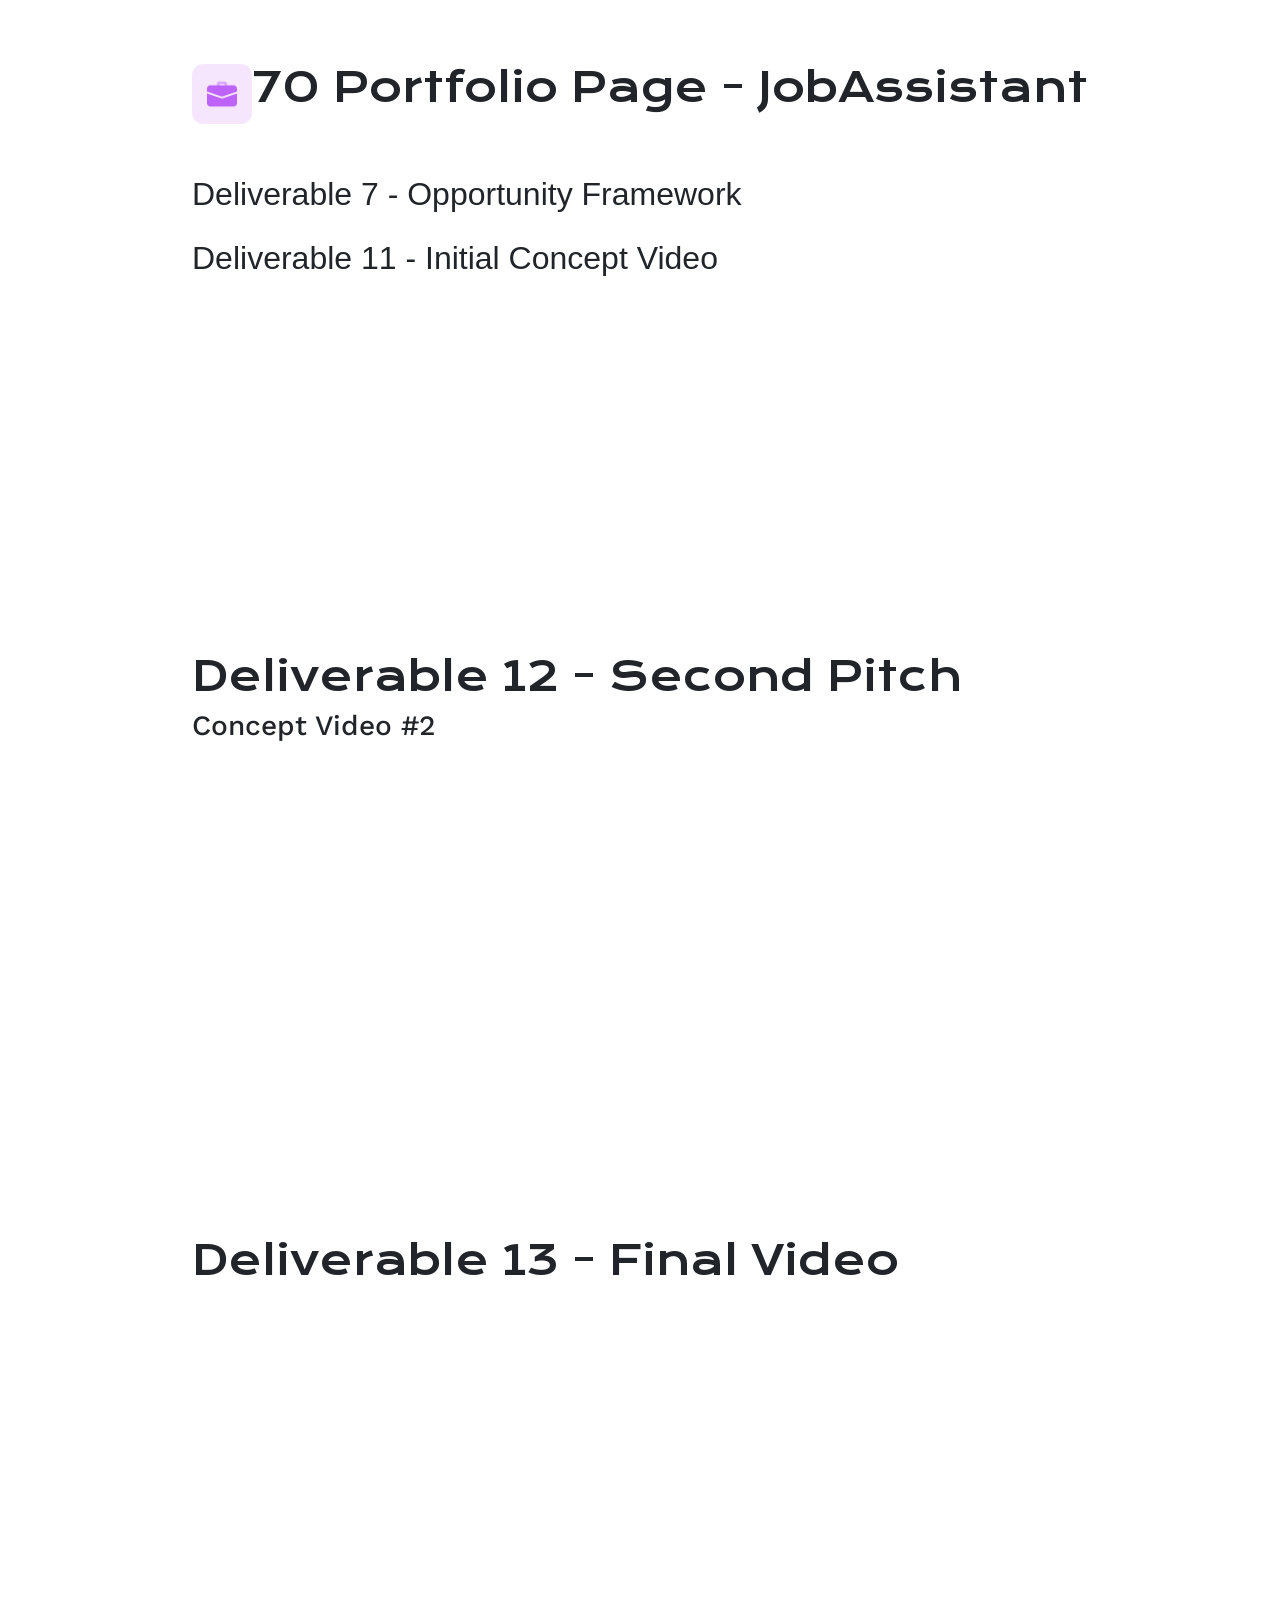
==== index.html @ 1188b1af "renaming it index.html" ====
<!doctype html>
<html lang="en">
  <head>
    <!-- Required meta tags -->
    <meta charset="utf-8">
    <meta name="viewport" content="width=device-width, initial-scale=1">
    <title>470 Portfolio Page - JobAssistant</title>

    <!-- CSS -->
    <link href="https://cdn.jsdelivr.net/npm/bootstrap@5.0.0-beta1/dist/css/bootstrap.min.css" rel="stylesheet" integrity="sha384-giJF6kkoqNQ00vy+HMDP7azOuL0xtbfIcaT9wjKHr8RbDVddVHyTfAAsrekwKmP1" crossorigin="anonymous">
    <link rel="preconnect" href="https://fonts.gstatic.com">
<link href="https://fonts.googleapis.com/css2?family=Andika+New+Basic:wght@400;700&family=Krona+One&family=Work+Sans:wght@300;900&display=swap" rel="stylesheet">
    <link rel="stylesheet" href="style.css">
    
    <!-- Other links  -->


  </head>

  <body style="margin: 5% 15%">
          
    <!-- Title of Page -->
    <div style="margin-bottom: 3%;">
        <img src="images/logo.png" alt="logo" width="60" height="60" style="margin-right: 0%;">
        <h1 style="float: right; margin-left: -10%;">470 Portfolio Page - JobAssistant</h1>
    </div>
    <br/>

    <div style="margin-bottom: 2%;">
      <div class="row" >
        <h2 class = "col">Deliverable 7 - Opportunity Framework</h2>
      </div>
    </div>


    <!-- Deliverable # 11 -->
    <div>
      <h2 class = "col">Deliverable 11 - Initial Concept Video</h2>
      <!-- <div class = "row"> -->
        <iframe src="https://drive.google.com/file/d/130FAAyLJw8rpqURSXZr-SgC65Cs6z9EW/preview" width="480" height="360"></iframe>
      <!-- </div> -->
      
    </div>
    
    

    <!-- Deliverable # 12 -->
    <div class="row">
        <h1 class = "col">Deliverable 12 - Second Pitch</h1>
    </div>

    <h3>Concept Video #2</h3>
    <iframe src="https://drive.google.com/file/d/1Yk4lpzlIE6ge6eELEVP4yFeLQwh52Aa7/preview" width="640" height="480"></iframe>


    <!-- Deliverable # 13 -->
    <div>
      <h1 class = "col">Deliverable 13 - Final Video</h1>
      <iframe src="https://drive.google.com/file/d/1FFkFM1J4PUndFNH83s8RNwah5i1ydFx3/preview" width="640" height="480"></iframe>
    </div>  

    













    <!-- -------------------------- SCRIPTS ----------------------- -->

    <!-- Optional JavaScript; choose one of the two! -->

    <!-- Option 1: Bootstrap Bundle with Popper -->
    <script src="https://cdn.jsdelivr.net/npm/bootstrap@5.0.0-beta1/dist/js/bootstrap.bundle.min.js" integrity="sha384-ygbV9kiqUc6oa4msXn9868pTtWMgiQaeYH7/t7LECLbyPA2x65Kgf80OJFdroafW" crossorigin="anonymous"></script>

    <!-- Option 2: Separate Popper and Bootstrap JS -->
    <!--
    <script src="https://cdn.jsdelivr.net/npm/@popperjs/core@2.5.4/dist/umd/popper.min.js" integrity="sha384-q2kxQ16AaE6UbzuKqyBE9/u/KzioAlnx2maXQHiDX9d4/zp8Ok3f+M7DPm+Ib6IU" crossorigin="anonymous"></script>
    <script src="https://cdn.jsdelivr.net/npm/bootstrap@5.0.0-beta1/dist/js/bootstrap.min.js" integrity="sha384-pQQkAEnwaBkjpqZ8RU1fF1AKtTcHJwFl3pblpTlHXybJjHpMYo79HY3hIi4NKxyj" crossorigin="anonymous"></script>
    -->
  </body>
</html>
---- style.css ----
body {
    font-family: 'Andika New Basic', sans-serif;
    font-family: 'Krona One', sans-serif;
    font-family: 'Work Sans', sans-serif;
}

p {
    font-family: 'Andika New Basic', sans-serif;
    font-family: 'Work Sans', sans-serif;
}

h1 {
    font-family: 'Krona One', sans-serif;
}

h2 {
    font-family: 'Andika New Basic', sans-serif;
}

h3{
    font-family: 'Work Sans', sans-serif;
}
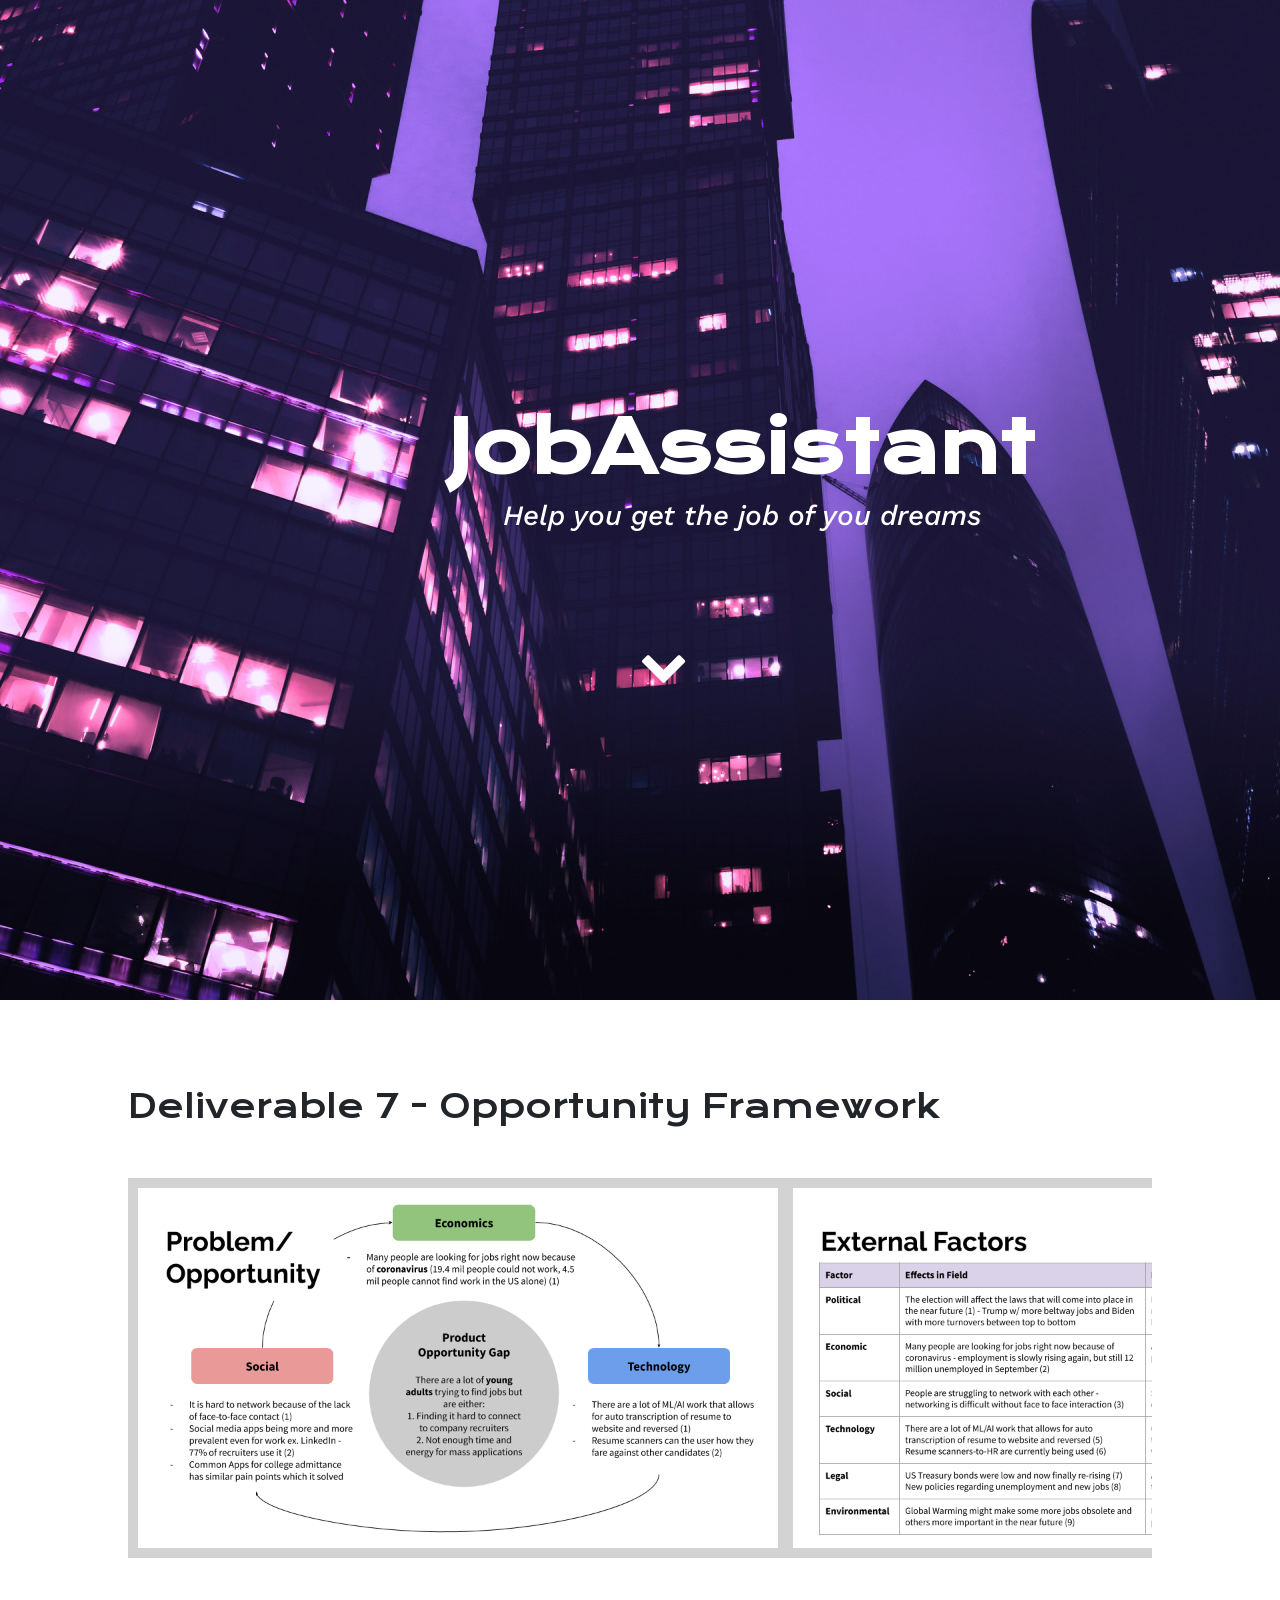
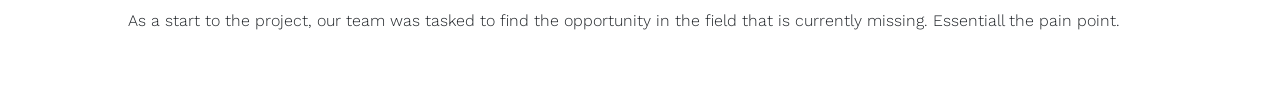
==== commit 47dab930: "good initial starting point" ====
--- a/index.html
+++ b/index.html
@@ -1,65 +1,100 @@
 <!doctype html>
 <html lang="en">
-  <head>
-    <!-- Required meta tags -->
-    <meta charset="utf-8">
-    <meta name="viewport" content="width=device-width, initial-scale=1">
-    <title>470 Portfolio Page - JobAssistant</title>
 
-    <!-- CSS -->
-    <link href="https://cdn.jsdelivr.net/npm/bootstrap@5.0.0-beta1/dist/css/bootstrap.min.css" rel="stylesheet" integrity="sha384-giJF6kkoqNQ00vy+HMDP7azOuL0xtbfIcaT9wjKHr8RbDVddVHyTfAAsrekwKmP1" crossorigin="anonymous">
-    <link rel="preconnect" href="https://fonts.gstatic.com">
-<link href="https://fonts.googleapis.com/css2?family=Andika+New+Basic:wght@400;700&family=Krona+One&family=Work+Sans:wght@300;900&display=swap" rel="stylesheet">
-    <link rel="stylesheet" href="style.css">
-    
-    <!-- Other links  -->
+<head>
+  <!-- Required meta tags -->
+  <meta charset="utf-8">
+  <meta name="viewport" content="width=device-width, initial-scale=1">
+  <title>470 Portfolio Page - JobAssistant</title>
+
+  <!-- CSS -->
+  <link href="https://cdn.jsdelivr.net/npm/bootstrap@5.0.0-beta1/dist/css/bootstrap.min.css" rel="stylesheet"
+    integrity="sha384-giJF6kkoqNQ00vy+HMDP7azOuL0xtbfIcaT9wjKHr8RbDVddVHyTfAAsrekwKmP1" crossorigin="anonymous">
+  <link rel="preconnect" href="https://fonts.gstatic.com">
+  <link rel="preconnect" href="https://fonts.gstatic.com">
+  <link
+    href="https://fonts.googleapis.com/css2?family=Andika+New+Basic:wght@400;700&family=Krona+One&family=Montserrat:wght@300;900&family=Work+Sans:wght@300;900&display=swap"
+    rel="stylesheet">
+  <link href="https://unpkg.com/aos@2.3.1/dist/aos.css" rel="stylesheet">
+  <link rel="stylesheet" href="https://cdnjs.cloudflare.com/ajax/libs/font-awesome/4.7.0/css/font-awesome.min.css">
+  <link rel="stylesheet" href="style.css">
+
+</head>
+
+<!-- style="margin: 5% 15%" -->
+
+<body>
+
+  <!-- Title of Page -->
 
 
-  </head>
+  <div class="parallax"></div>
+  <div class="hero-text" data-aos="fade-down" data-aos-duration="2000" data-aos-anchor-placement="top-bottom">
+    <h1>JobAssistant</h1>
+    <h3 style="font-style: italic;">Help you get the job of you dreams</h3>
+  </div>
+  <a class="scroll-down" href="#d7">
+    <div class="hero-text-arrow"><i class="fa fa-chevron-down" aria-hidden="false" data-aos-delay="1000"
+        data-aos="fade-down" data-aos-duration="2000" data-aos-anchor-placement="top-bottom"></i></div>
+  </a>
+  <div class="parallax"></div>
+  <br>
 
-  <body style="margin: 5% 15%">
-          
-    <!-- Title of Page -->
-    <div style="margin-bottom: 3%;">
-        <img src="images/logo.png" alt="logo" width="60" height="60" style="margin-right: 0%;">
-        <h1 style="float: right; margin-left: -10%;">470 Portfolio Page - JobAssistant</h1>
-    </div>
-    <br/>
 
-    <div style="margin-bottom: 2%;">
-      <div class="row" >
-        <h2 class = "col">Deliverable 7 - Opportunity Framework</h2>
-      </div>
+
+
+  <!-- Deliverable 7 -->
+  <section id="d7" class="regular-background element " style="margin-bottom: 2%;" data-aos="fade-right"
+    data-aos-delay="600" data-aos-duration="1000">
+
+    <h2 class="subheading"> Deliverable 7 - Opportunity Framework</h2>
+
+    <ul class="images">
+      <!-- Inline styles added for demonstration purposes only. -->
+      <li><img src="images/d7opportunityframing/1.png" alt="d7" width="640" height="360"></li>
+      <li><img src="images/d7opportunityframing/2.png" alt="d7" width="640" height="360"></li>
+      <li><img src="images/d7opportunityframing/3.png" alt="d7" width="640" height="360"></li>
+      <li><img src="images/d7opportunityframing/4.png" alt="d7" width="640" height="360"></li>
+      <li><img src="images/d7opportunityframing/5.png" alt="d7" width="640" height="360"></li>
+      <li><img src="images/d7opportunityframing/6.png" alt="d7" width="640" height="360"></li>
+      <li><img src="images/d7opportunityframing/7.png" alt="d7" width="640" height="360"></li>
+    </ul>
+    <!-- <br> -->
+
+    <p>
+
+      As a start to the project, our team was tasked to find the opportunity in the field that is currently missing.
+      Essentiall the pain point.
+
+    </p>
+</section>
+
+
+    <!-- Deliverable # 11 -->
+    <div class="element">
+      <!-- <h2> Deliverable 11 - Initial Concept Video</h2> -->
+      <!-- <iframe src="https://drive.google.com/file/d/130FAAyLJw8rpqURSXZr-SgC65Cs6z9EW/preview" width="480" height="360"></iframe>           -->
     </div>
 
 
-    <!-- Deliverable # 11 -->
-    <div>
-      <h2 class = "col">Deliverable 11 - Initial Concept Video</h2>
-      <!-- <div class = "row"> -->
-        <iframe src="https://drive.google.com/file/d/130FAAyLJw8rpqURSXZr-SgC65Cs6z9EW/preview" width="480" height="360"></iframe>
-      <!-- </div> -->
-      
-    </div>
-    
-    
 
     <!-- Deliverable # 12 -->
-    <div class="row">
-        <h1 class = "col">Deliverable 12 - Second Pitch</h1>
+    <div>
+      <!-- <h2 class = "element">Deliverable 12 - Second Pitch</h2> -->
+      <!-- <h3>Concept Video #2</h3> -->
+      <!-- <iframe src="https://drive.google.com/file/d/1Yk4lpzlIE6ge6eELEVP4yFeLQwh52Aa7/preview" width="480" height="360"></iframe> -->
     </div>
-
-    <h3>Concept Video #2</h3>
-    <iframe src="https://drive.google.com/file/d/1Yk4lpzlIE6ge6eELEVP4yFeLQwh52Aa7/preview" width="640" height="480"></iframe>
-
 
     <!-- Deliverable # 13 -->
     <div>
-      <h1 class = "col">Deliverable 13 - Final Video</h1>
-      <iframe src="https://drive.google.com/file/d/1FFkFM1J4PUndFNH83s8RNwah5i1ydFx3/preview" width="640" height="480"></iframe>
-    </div>  
+      <!-- <h2 class = "element">Deliverable 13 - Final Video</h2> -->
+      <!-- <iframe src="https://drive.google.com/file/d/1FFkFM1J4PUndFNH83s8RNwah5i1ydFx3/preview" width="480" height="360"></iframe> -->
+    </div>
 
-    
+
+
+
+
 
 
 
@@ -75,15 +110,29 @@
 
     <!-- -------------------------- SCRIPTS ----------------------- -->
 
-    <!-- Optional JavaScript; choose one of the two! -->
+    <script src="scripts.js"></script>
+    <script src="https://unpkg.com/aos@2.3.1/dist/aos.js"></script>
+    <script>
+      AOS.init();
+    </script>
 
-    <!-- Option 1: Bootstrap Bundle with Popper -->
-    <script src="https://cdn.jsdelivr.net/npm/bootstrap@5.0.0-beta1/dist/js/bootstrap.bundle.min.js" integrity="sha384-ygbV9kiqUc6oa4msXn9868pTtWMgiQaeYH7/t7LECLbyPA2x65Kgf80OJFdroafW" crossorigin="anonymous"></script>
+    <script src="https://cdn.jsdelivr.net/npm/bootstrap@5.0.0-beta1/dist/js/bootstrap.bundle.min.js"
+      integrity="sha384-ygbV9kiqUc6oa4msXn9868pTtWMgiQaeYH7/t7LECLbyPA2x65Kgf80OJFdroafW" crossorigin="anonymous">
+    </script>
+
 
     <!-- Option 2: Separate Popper and Bootstrap JS -->
     <!--
     <script src="https://cdn.jsdelivr.net/npm/@popperjs/core@2.5.4/dist/umd/popper.min.js" integrity="sha384-q2kxQ16AaE6UbzuKqyBE9/u/KzioAlnx2maXQHiDX9d4/zp8Ok3f+M7DPm+Ib6IU" crossorigin="anonymous"></script>
     <script src="https://cdn.jsdelivr.net/npm/bootstrap@5.0.0-beta1/dist/js/bootstrap.min.js" integrity="sha384-pQQkAEnwaBkjpqZ8RU1fF1AKtTcHJwFl3pblpTlHXybJjHpMYo79HY3hIi4NKxyj" crossorigin="anonymous"></script>
     -->
-  </body>
-</html>+
+
+
+
+</body>
+
+</html>
+
+
+<!-- icon used was https://www.flaticon.com/free-icon/suitcase_2911309?related_item_id=2911309&term=work&related_item_id=2911309 -->
--- a/style.css
+++ b/style.css
@@ -1,25 +1,111 @@
-
-
 body {
     font-family: 'Andika New Basic', sans-serif;
     font-family: 'Krona One', sans-serif;
+    font-family: 'Montserrat', sans-serif;
+    font-family: 'Work Sans', sans-serif;
+}
+
+
+h1 {
+    /* font-family: 'Work Sans', sans-serif; */
+    /* font-weight: 800; */
+    font-family: 'Krona One', sans-serif;
+    font-weight: 900;
+    font-size: 72px;
+    /* font-stretch: extra-expanded; */
+    /* font-family: 'Krona One', sans-serif; */
+}
+
+h2 {
+    font-family: 'Krona One', sans-serif;
+    font-weight: 400;
+}
+
+h3 {
     font-family: 'Work Sans', sans-serif;
 }
 
 p {
-    font-family: 'Andika New Basic', sans-serif;
     font-family: 'Work Sans', sans-serif;
+    font-weight: 300;
+
 }
 
-h1 {
-    font-family: 'Krona One', sans-serif;
+
+.element {
+    margin: 5% 10%;
 }
 
-h2 {
-    font-family: 'Andika New Basic', sans-serif;
+.subheading {
+    margin: 5% auto;
 }
 
-h3{
-    font-family: 'Work Sans', sans-serif;
+/* specific elements */
+
+.regular-backgroud {
+    background-color: darkgray;
 }
 
+.parallax {
+    /* The image used */
+    background-image: url("images/background.jpg");
+    opacity: 1;
+
+    /* Set a specific height */
+    min-height: 500px;
+    width: 100%;
+
+    /* Create the parallax scrolling effect */
+    background-attachment: fixed;
+    background-position: center;
+    background-repeat: no-repeat;
+    background-size: cover;
+    margin: 0;
+
+}
+
+/* Place text in the middle of the image */
+.hero-text {
+    text-align: center;
+    position: absolute;
+    top: 45%;
+    left: 35%;
+    font-size: 72px;
+    /* transform: translate(-50%, -50%); */
+    color: white;
+}
+
+.hero-text-arrow {
+    text-align: center;
+    position: absolute;
+    top: 70%;
+    left: 50%;
+    color: white;
+    opacity: 1.0;
+    font-size:  48px;
+    /* opacity: 0%; */
+ 
+}
+
+ul.images {
+    margin: 0;
+    margin-bottom: 5%;
+    padding: 0;
+    display: flex;
+    flex-direction: row;
+    width: 100%;
+    overflow-x: auto;
+    list-style-type: none;
+    background-color: lightgrey;
+    padding: 5px;
+  }
+  
+  ul.images li {
+    flex: 0 0 auto;
+    width: 645px;
+    height: 360px;
+    margin: 5px;
+  }
+
+
+
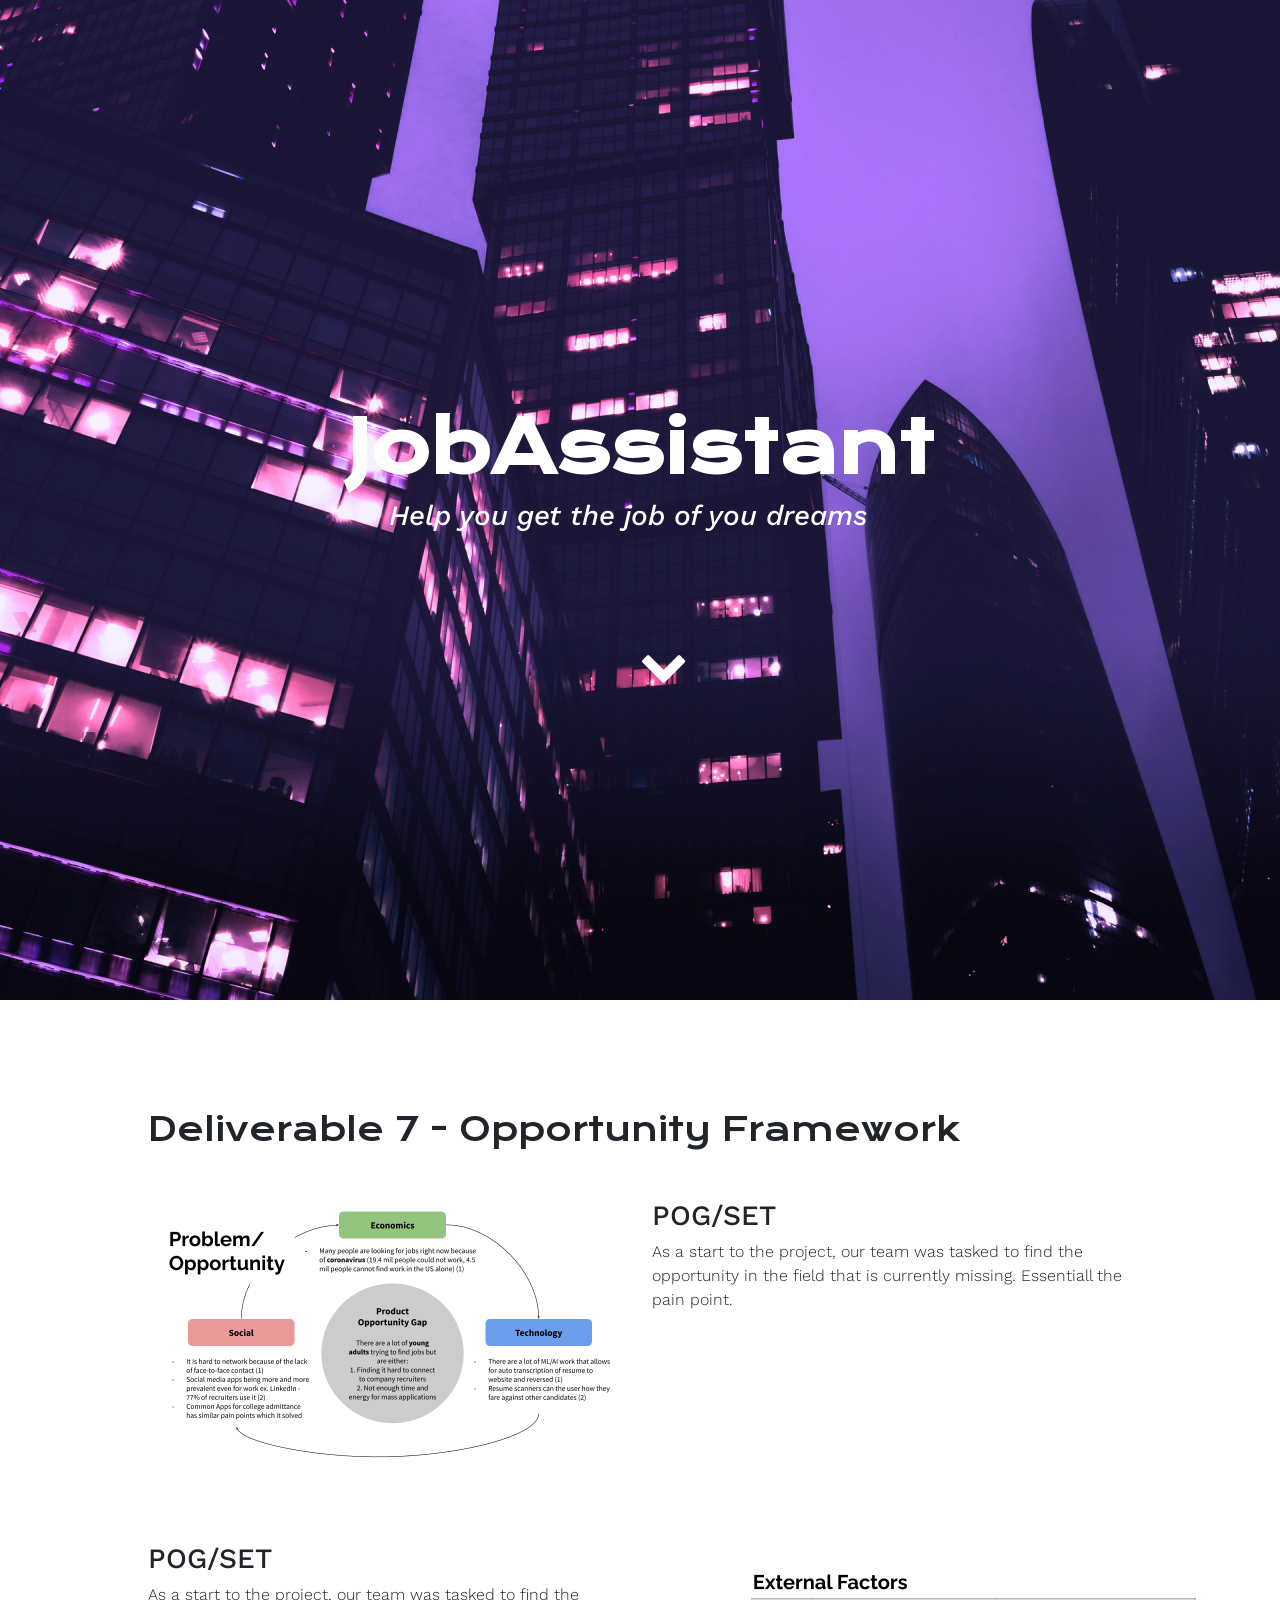
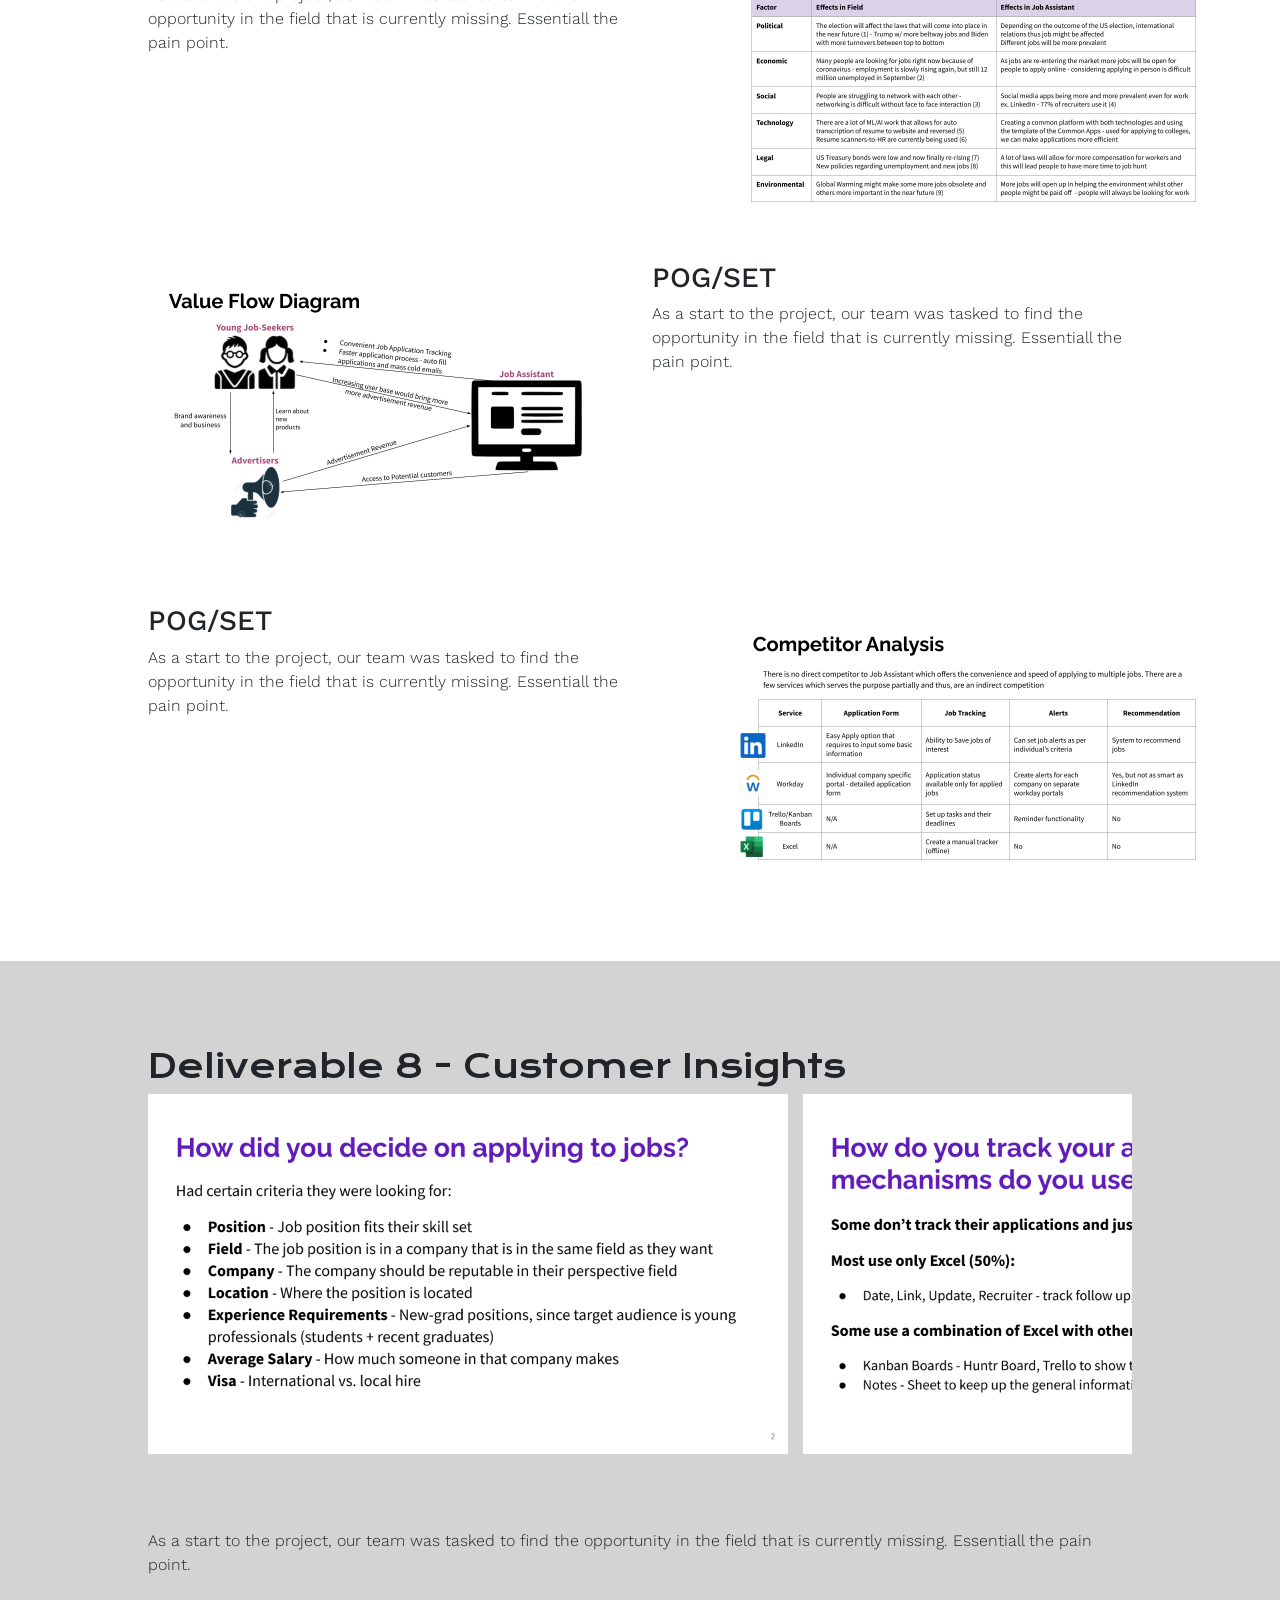
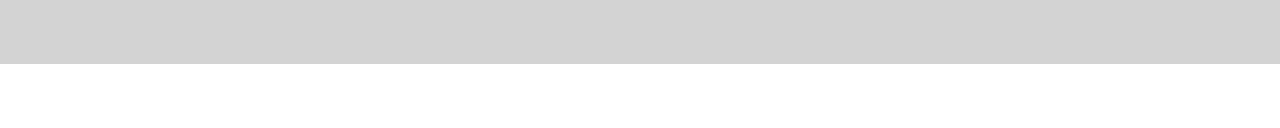
==== commit b8275431: "added more items" ====
--- a/index.html
+++ b/index.html
@@ -29,9 +29,11 @@
 
 
   <div class="parallax"></div>
-  <div class="hero-text" data-aos="fade-down" data-aos-duration="2000" data-aos-anchor-placement="top-bottom">
-    <h1>JobAssistant</h1>
-    <h3 style="font-style: italic;">Help you get the job of you dreams</h3>
+  <div class="row text-center">
+    <div class="hero-text" data-aos="fade-down" data-aos-duration="2000" data-aos-anchor-placement="top-bottom">
+      <h1 class="text-center" style="margin-left: 2%;">JobAssistant</h1>
+      <h3 style="font-style: italic;">Help you get the job of you dreams</h3>
+    </div>
   </div>
   <a class="scroll-down" href="#d7">
     <div class="hero-text-arrow"><i class="fa fa-chevron-down" aria-hidden="false" data-aos-delay="1000"
@@ -44,85 +46,181 @@
 
 
   <!-- Deliverable 7 -->
-  <section id="d7" class="regular-background element " style="margin-bottom: 2%;" data-aos="fade-right"
-    data-aos-delay="600" data-aos-duration="1000">
-
-    <h2 class="subheading"> Deliverable 7 - Opportunity Framework</h2>
-
-    <ul class="images">
-      <!-- Inline styles added for demonstration purposes only. -->
-      <li><img src="images/d7opportunityframing/1.png" alt="d7" width="640" height="360"></li>
-      <li><img src="images/d7opportunityframing/2.png" alt="d7" width="640" height="360"></li>
-      <li><img src="images/d7opportunityframing/3.png" alt="d7" width="640" height="360"></li>
-      <li><img src="images/d7opportunityframing/4.png" alt="d7" width="640" height="360"></li>
-      <li><img src="images/d7opportunityframing/5.png" alt="d7" width="640" height="360"></li>
-      <li><img src="images/d7opportunityframing/6.png" alt="d7" width="640" height="360"></li>
-      <li><img src="images/d7opportunityframing/7.png" alt="d7" width="640" height="360"></li>
-    </ul>
-    <!-- <br> -->
-
-    <p>
-
-      As a start to the project, our team was tasked to find the opportunity in the field that is currently missing.
-      Essentiall the pain point.
-
-    </p>
-</section>
-
-
-    <!-- Deliverable # 11 -->
-    <div class="element">
-      <!-- <h2> Deliverable 11 - Initial Concept Video</h2> -->
-      <!-- <iframe src="https://drive.google.com/file/d/130FAAyLJw8rpqURSXZr-SgC65Cs6z9EW/preview" width="480" height="360"></iframe>           -->
+  <section id="d7">
+    <div class="element" data-aos="fade-right" data-aos-delay="600" data-aos-duration="1000">
+      <h2 class="subheading"> Deliverable 7 - Opportunity Framework</h2>
+
+
+      <!-- POG/SET -->
+      <div class="row slide-section">
+        <div class="col-6">
+          <img src="images/d7opportunityframing/1.png" data-aos="fade-right" data-aos-anchor-placement="center-center"
+            data-aos-duration="1000" width="auto" height="270" class="align-self-start">
+        </div>
+        <div class="col-6">
+          <h3> POG/SET</h3>
+          <p>
+
+            As a start to the project, our team was tasked to find the opportunity in the field that is currently
+            missing.
+            Essentiall the pain point.
+
+          </p>
+
+        </div>
+      </div>
+      <br>
+
+
+      <!-- PESTLE -->
+      <div class="row slide-section justify-content-center">
+        <div class="col-6">
+          <h3> POG/SET</h3>
+          <p>
+
+            As a start to the project, our team was tasked to find the opportunity in the field that is currently
+            missing.
+            Essentiall the pain point.
+
+          </p>
+        </div>
+        <div class="col-6">
+          <div class="offset-lg-2">
+            <img src="images/d7opportunityframing/2.png" data-aos="fade-left" data-aos-anchor-placement="center-center"
+              data-aos-duration="1000" width="auto" height="270">
+            <!-- style="margin-right: 25%"> -->
+          </div>
+
+        </div>
+      </div>
+
+
+      <!-- POG/SET -->
+      <div class="row slide-section">
+        <div class="col-6">
+          <img src="images/d7opportunityframing/3.png" data-aos="fade-right" data-aos-anchor-placement="center-center"
+            data-aos-duration="1000" width="auto" height="270" class="align-self-start">
+        </div>
+        <div class="col-6">
+          <h3> POG/SET</h3>
+          <p>
+
+            As a start to the project, our team was tasked to find the opportunity in the field that is currently
+            missing.
+            Essentiall the pain point.
+
+          </p>
+
+        </div>
+      </div>
+      <br>
+
+
+      <!-- PESTLE -->
+      <div class="row slide-section justify-content-center">
+        <div class="col-6">
+          <h3> POG/SET</h3>
+          <p>
+
+            As a start to the project, our team was tasked to find the opportunity in the field that is currently
+            missing.
+            Essentiall the pain point.
+
+          </p>
+        </div>
+        <div class="col-6">
+          <div class="offset-sm-2">
+            <img src="images/d7opportunityframing/4.png" data-aos="fade-left" data-aos-anchor-placement="center-center"
+              data-aos-duration="1000" width="auto" height="270">
+            <!-- style="margin-right: 25%"> -->
+          </div>
+
+        </div>
+      </div>
+
+  </section>
+
+
+  <!-- Deliverable 8 -->
+  <section id="d8" class="other-background">
+    <div class="element" data-aos="fade-left" data-aos-delay="600" data-aos-duration="1000">
+      <h2 class="subheading"> Deliverable 8 - Customer Insights</h2>
+
+      <ul class="images">
+        <!-- Inline styles added for demonstration purposes only. -->
+        <li><img src="images/d8customerinsights/1.png" alt="d7" width="640" height="360"></li>
+        <li><img src="images/d8customerinsights/2.png" alt="d7" width="640" height="360"></li>
+        <li><img src="images/d8customerinsights/3.png" alt="d7" width="640" height="360"></li>
+        <li><img src="images/d8customerinsights/4.png" alt="d7" width="640" height="360"></li>
+        <li><img src="images/d8customerinsights/5.png" alt="d7" width="640" height="360"></li>
+        <li><img src="images/d8customerinsights/6.png" alt="d7" width="640" height="360"></li>
+        <li><img src="images/d8customerinsights/7.png" alt="d7" width="640" height="360"></li>
+      </ul>
+      <!-- <br> -->
+
+      <p>
+
+        As a start to the project, our team was tasked to find the opportunity in the field that is currently missing.
+        Essentiall the pain point.
+
+      </p>
     </div>
-
-
-
-    <!-- Deliverable # 12 -->
-    <div>
-      <!-- <h2 class = "element">Deliverable 12 - Second Pitch</h2> -->
-      <!-- <h3>Concept Video #2</h3> -->
-      <!-- <iframe src="https://drive.google.com/file/d/1Yk4lpzlIE6ge6eELEVP4yFeLQwh52Aa7/preview" width="480" height="360"></iframe> -->
-    </div>
-
-    <!-- Deliverable # 13 -->
-    <div>
-      <!-- <h2 class = "element">Deliverable 13 - Final Video</h2> -->
-      <!-- <iframe src="https://drive.google.com/file/d/1FFkFM1J4PUndFNH83s8RNwah5i1ydFx3/preview" width="480" height="360"></iframe> -->
-    </div>
-
-
-
-
-
-
-
-
-
-
-
-
-
-
-
-
-
-
-    <!-- -------------------------- SCRIPTS ----------------------- -->
-
-    <script src="scripts.js"></script>
-    <script src="https://unpkg.com/aos@2.3.1/dist/aos.js"></script>
-    <script>
-      AOS.init();
-    </script>
-
-    <script src="https://cdn.jsdelivr.net/npm/bootstrap@5.0.0-beta1/dist/js/bootstrap.bundle.min.js"
-      integrity="sha384-ygbV9kiqUc6oa4msXn9868pTtWMgiQaeYH7/t7LECLbyPA2x65Kgf80OJFdroafW" crossorigin="anonymous">
-    </script>
-
-
-    <!-- Option 2: Separate Popper and Bootstrap JS -->
-    <!--
+  </section>
+
+
+  <!-- Deliverable # 11 -->
+  <div class="element">
+    <!-- <h2> Deliverable 11 - Initial Concept Video</h2> -->
+    <!-- <iframe src="https://drive.google.com/file/d/130FAAyLJw8rpqURSXZr-SgC65Cs6z9EW/preview" width="480" height="360"></iframe>           -->
+  </div>
+
+
+
+  <!-- Deliverable # 12 -->
+  <div>
+    <!-- <h2 class = "element">Deliverable 12 - Second Pitch</h2> -->
+    <!-- <h3>Concept Video #2</h3> -->
+    <!-- <iframe src="https://drive.google.com/file/d/1Yk4lpzlIE6ge6eELEVP4yFeLQwh52Aa7/preview" width="480" height="360"></iframe> -->
+  </div>
+
+  <!-- Deliverable # 13 -->
+  <div>
+    <!-- <h2 class = "element">Deliverable 13 - Final Video</h2> -->
+    <!-- <iframe src="https://drive.google.com/file/d/1FFkFM1J4PUndFNH83s8RNwah5i1ydFx3/preview" width="480" height="360"></iframe> -->
+  </div>
+
+
+
+
+
+
+
+
+
+
+
+
+
+
+
+
+
+
+  <!-- -------------------------- SCRIPTS ----------------------- -->
+
+  <script src="scripts.js"></script>
+  <script src="https://unpkg.com/aos@2.3.1/dist/aos.js"></script>
+  <script>
+    AOS.init();
+  </script>
+
+  <script src="https://cdn.jsdelivr.net/npm/bootstrap@5.0.0-beta1/dist/js/bootstrap.bundle.min.js"
+    integrity="sha384-ygbV9kiqUc6oa4msXn9868pTtWMgiQaeYH7/t7LECLbyPA2x65Kgf80OJFdroafW" crossorigin="anonymous">
+  </script>
+
+
+  <!-- Option 2: Separate Popper and Bootstrap JS -->
+  <!--
     <script src="https://cdn.jsdelivr.net/npm/@popperjs/core@2.5.4/dist/umd/popper.min.js" integrity="sha384-q2kxQ16AaE6UbzuKqyBE9/u/KzioAlnx2maXQHiDX9d4/zp8Ok3f+M7DPm+Ib6IU" crossorigin="anonymous"></script>
     <script src="https://cdn.jsdelivr.net/npm/bootstrap@5.0.0-beta1/dist/js/bootstrap.min.js" integrity="sha384-pQQkAEnwaBkjpqZ8RU1fF1AKtTcHJwFl3pblpTlHXybJjHpMYo79HY3hIi4NKxyj" crossorigin="anonymous"></script>
     -->
--- a/style.css
+++ b/style.css
@@ -7,13 +7,9 @@
 
 
 h1 {
-    /* font-family: 'Work Sans', sans-serif; */
-    /* font-weight: 800; */
     font-family: 'Krona One', sans-serif;
     font-weight: 900;
     font-size: 72px;
-    /* font-stretch: extra-expanded; */
-    /* font-family: 'Krona One', sans-serif; */
 }
 
 h2 {
@@ -31,19 +27,26 @@
 
 }
 
+section {
+    /* margin: 2% auto; */
+    padding: 2%;
+
+}
 
 .element {
     margin: 5% 10%;
+    padding: 2% auto;
 }
 
-.subheading {
-    margin: 5% auto;
+.slide-section{
+    margin-top: 5%;
 }
 
 /* specific elements */
 
-.regular-backgroud {
-    background-color: darkgray;
+.other-background {
+    background-color: lightgray;
+    /* width: 100%; */
 }
 
 .parallax {
@@ -69,9 +72,8 @@
     text-align: center;
     position: absolute;
     top: 45%;
-    left: 35%;
+    /* left: 35%; */
     font-size: 72px;
-    /* transform: translate(-50%, -50%); */
     color: white;
 }
 
@@ -82,30 +84,29 @@
     left: 50%;
     color: white;
     opacity: 1.0;
-    font-size:  48px;
+    font-size: 48px;
     /* opacity: 0%; */
- 
+
 }
 
 ul.images {
     margin: 0;
     margin-bottom: 5%;
-    padding: 0;
+    
     display: flex;
     flex-direction: row;
     width: 100%;
     overflow-x: auto;
     list-style-type: none;
-    background-color: lightgrey;
-    padding: 5px;
-  }
-  
-  ul.images li {
+    /* background-color: lightgrey; */
+    padding: 0;
+    padding-bottom: 10px;
+}
+
+ul.images li {
     flex: 0 0 auto;
     width: 645px;
-    height: 360px;
-    margin: 5px;
-  }
-
-
-
+    height: 370px;
+    margin: 0px 10px 5px 10px;
+    margin-left: 0;
+}
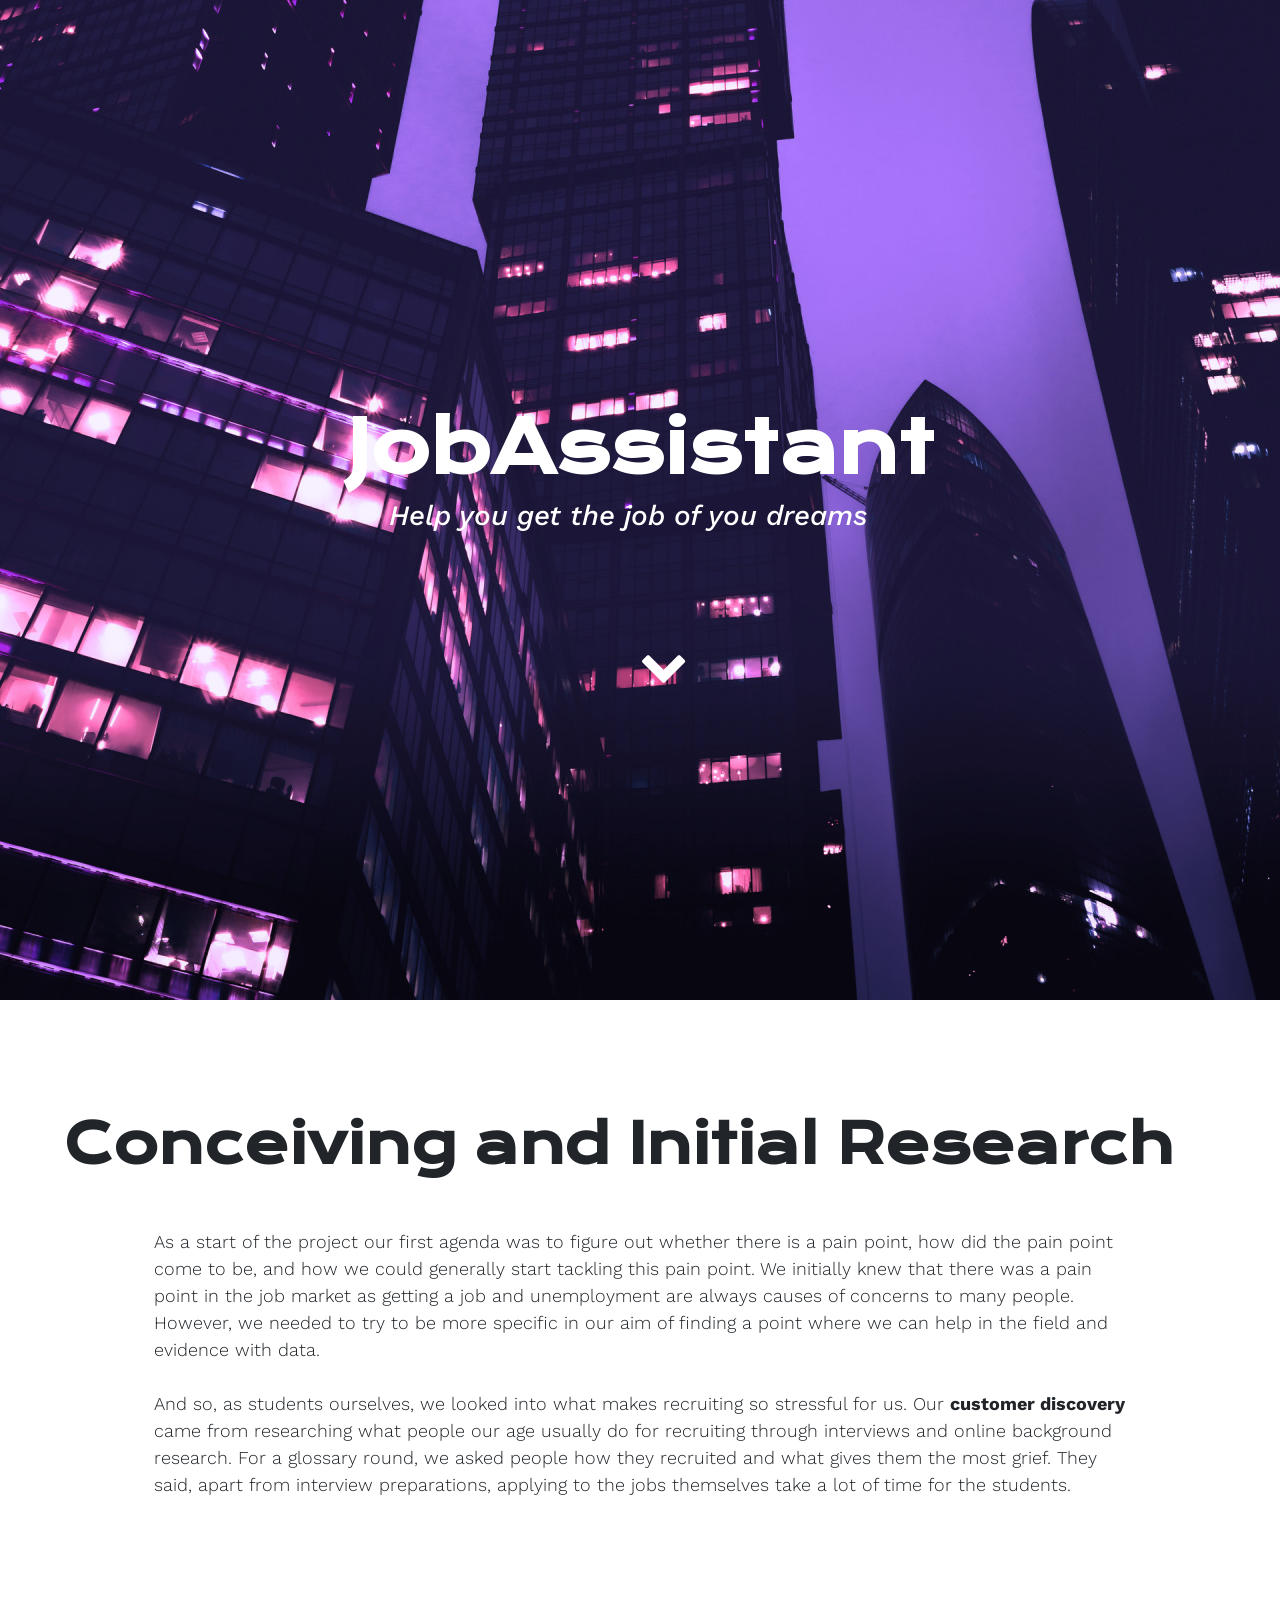
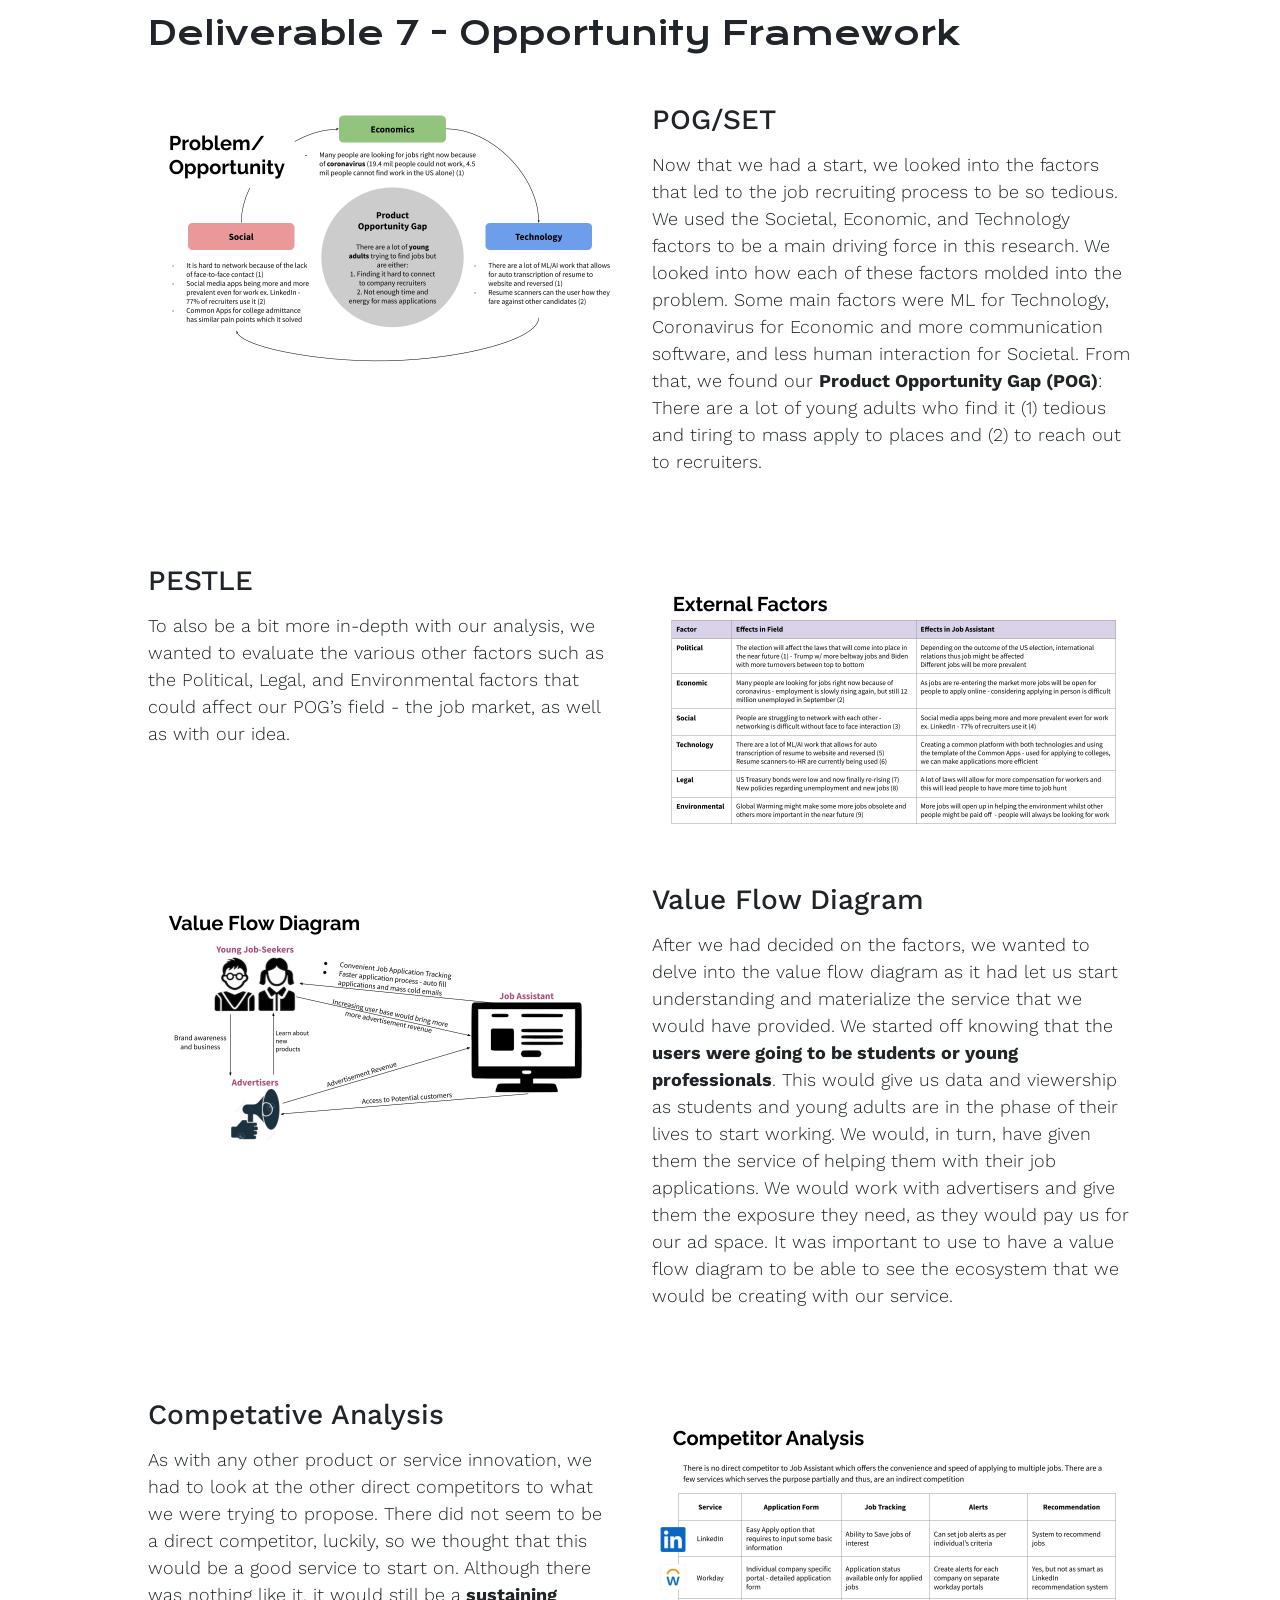
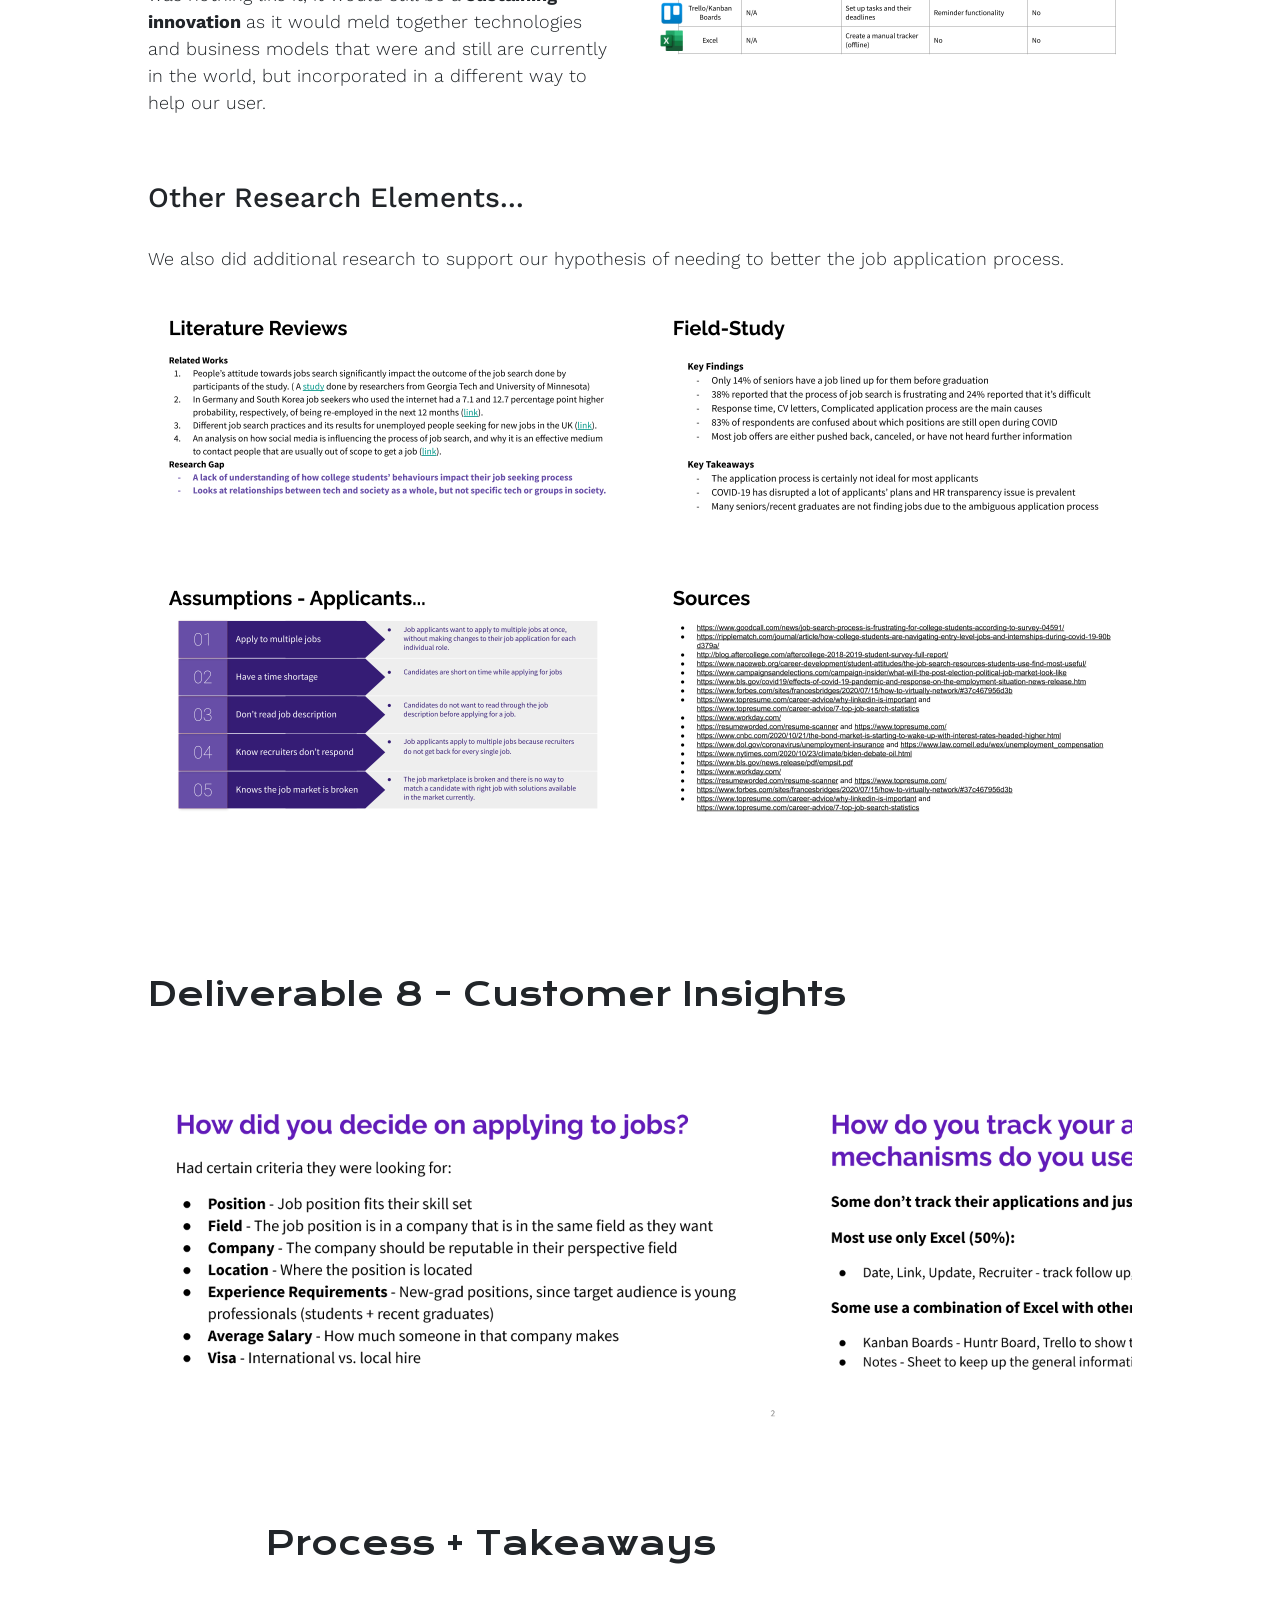
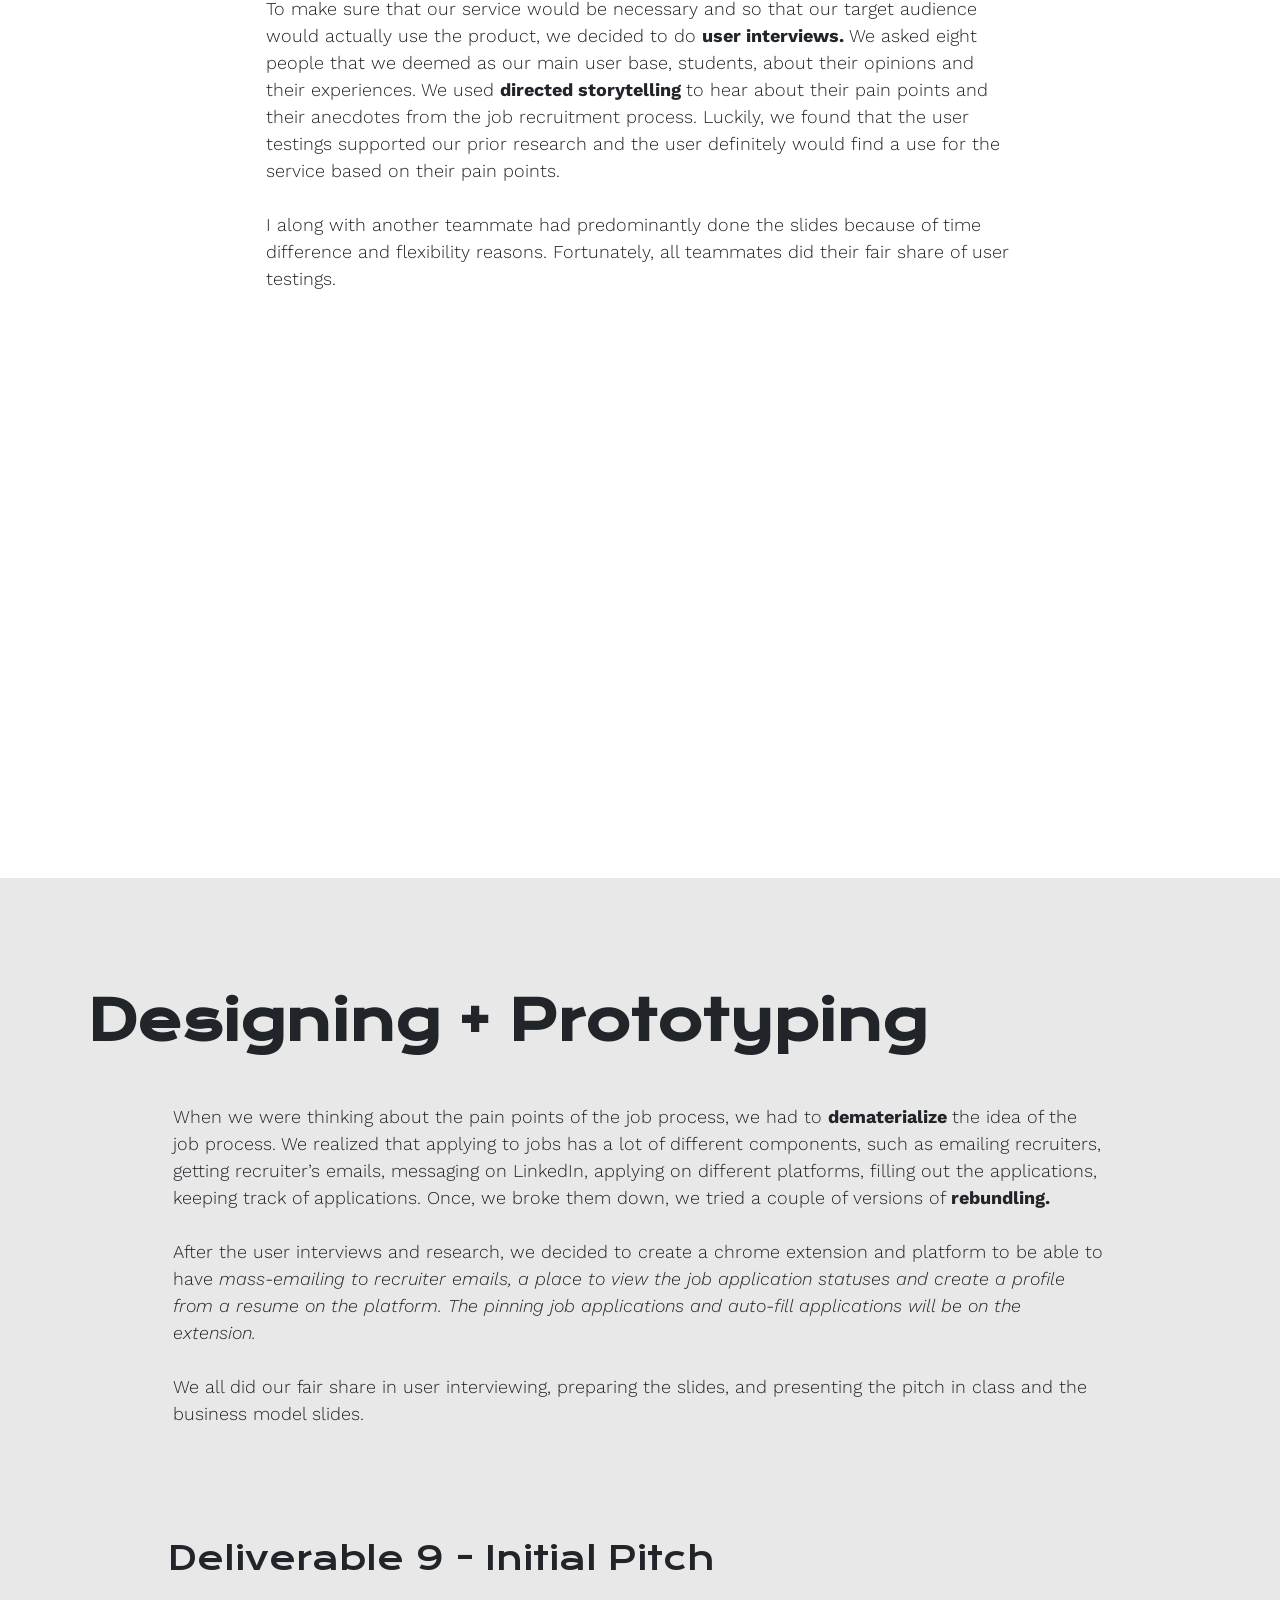
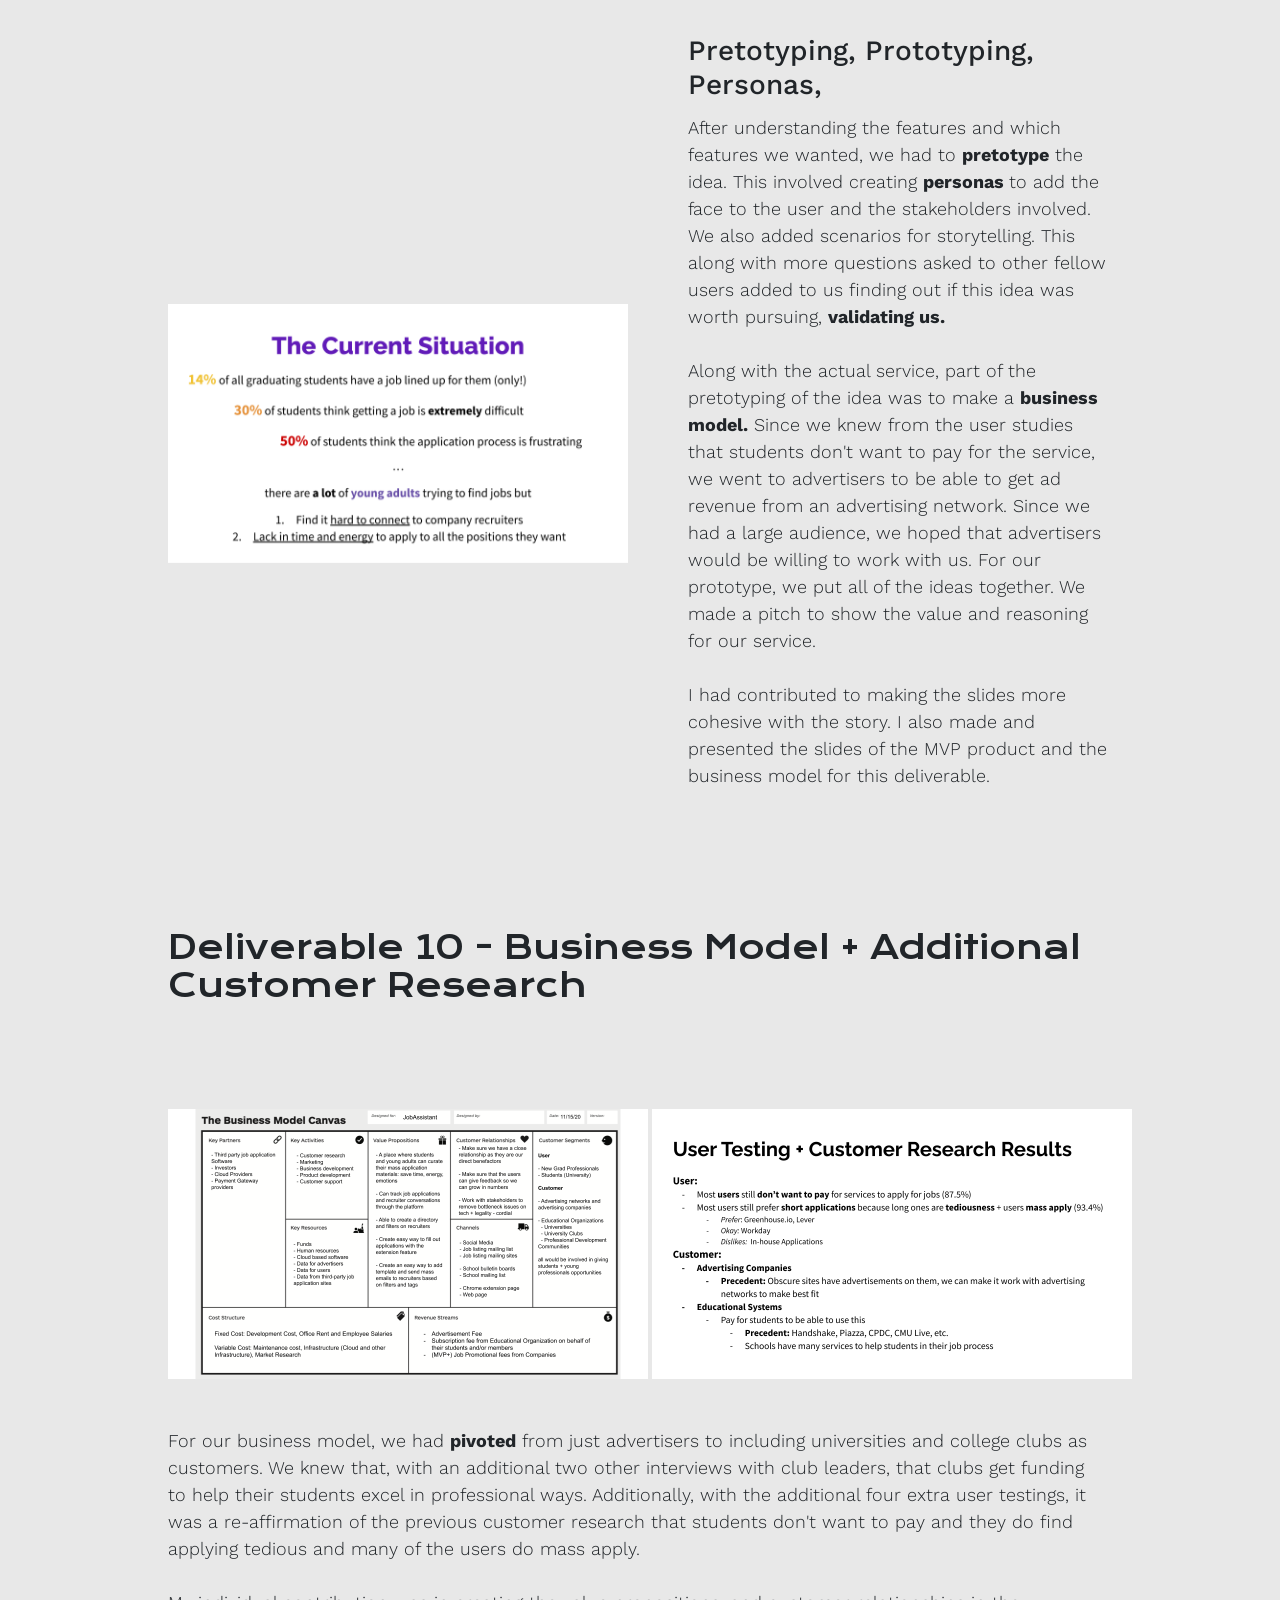
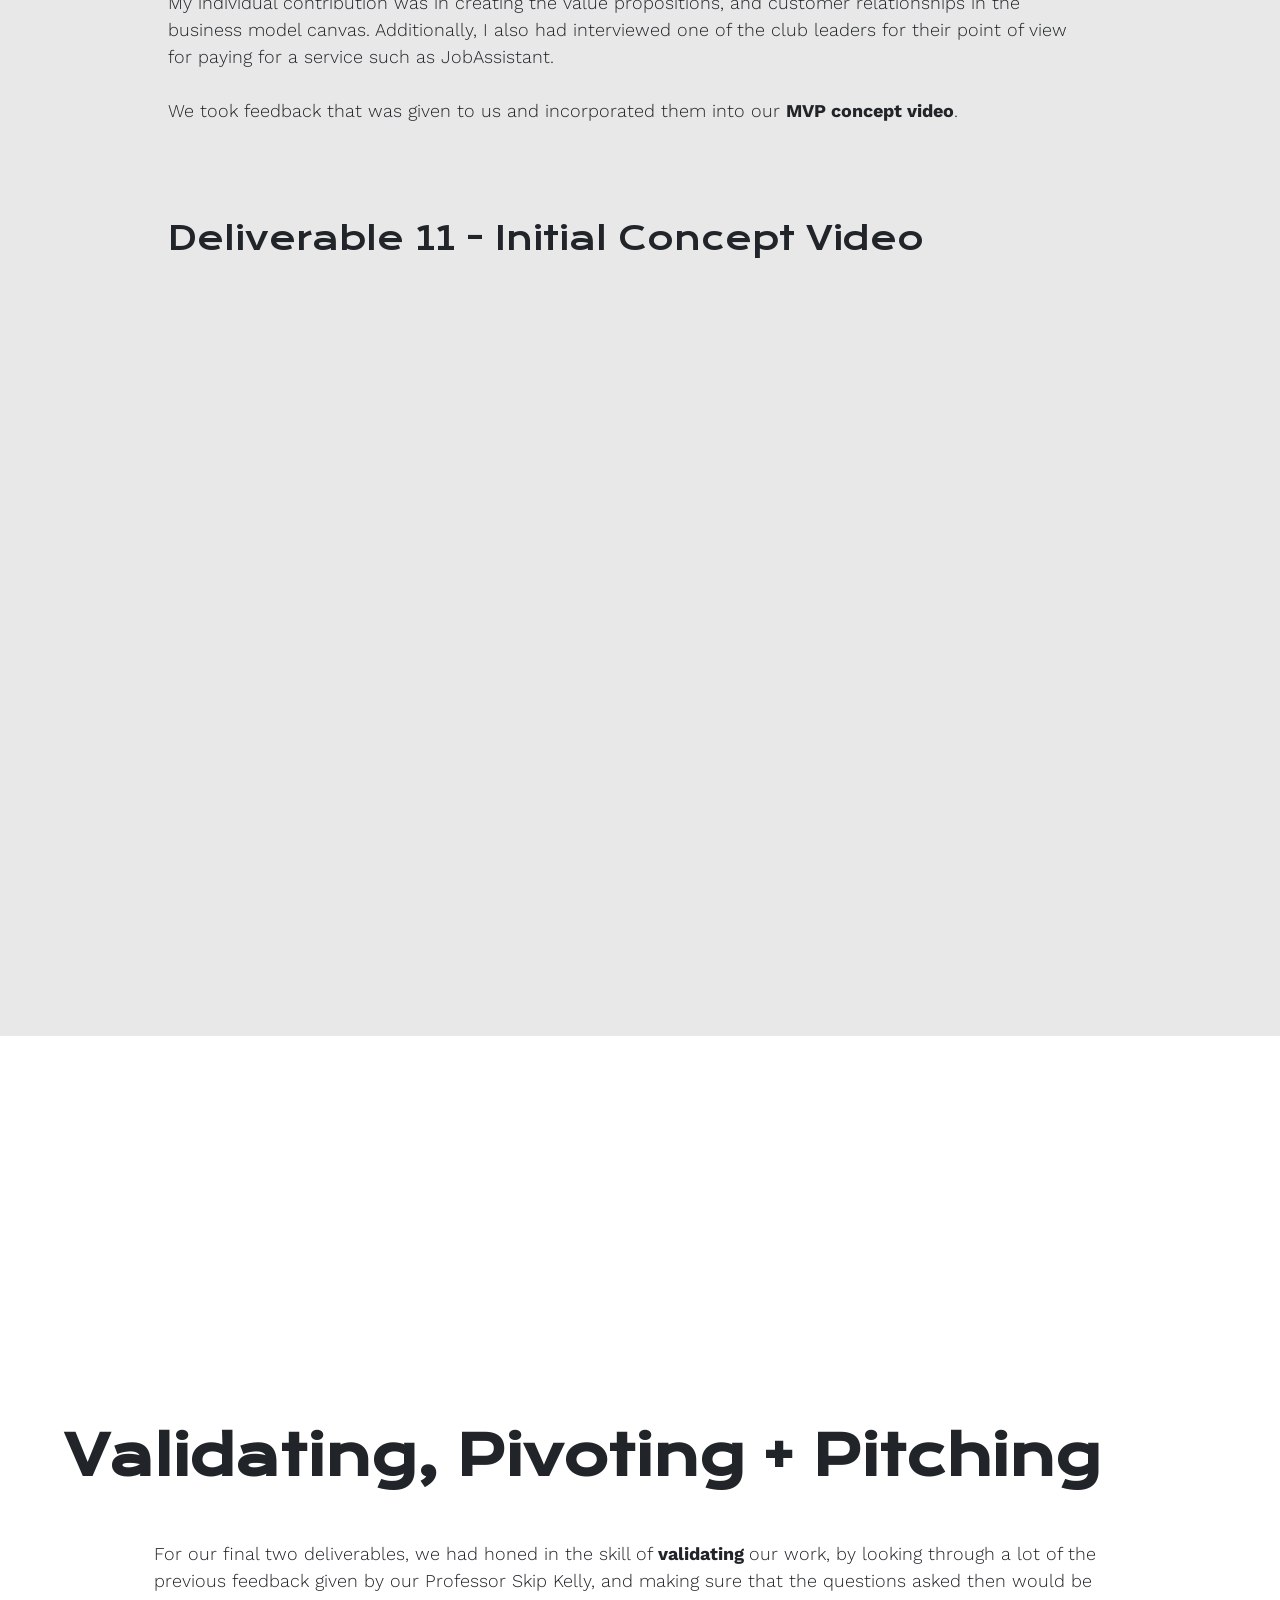
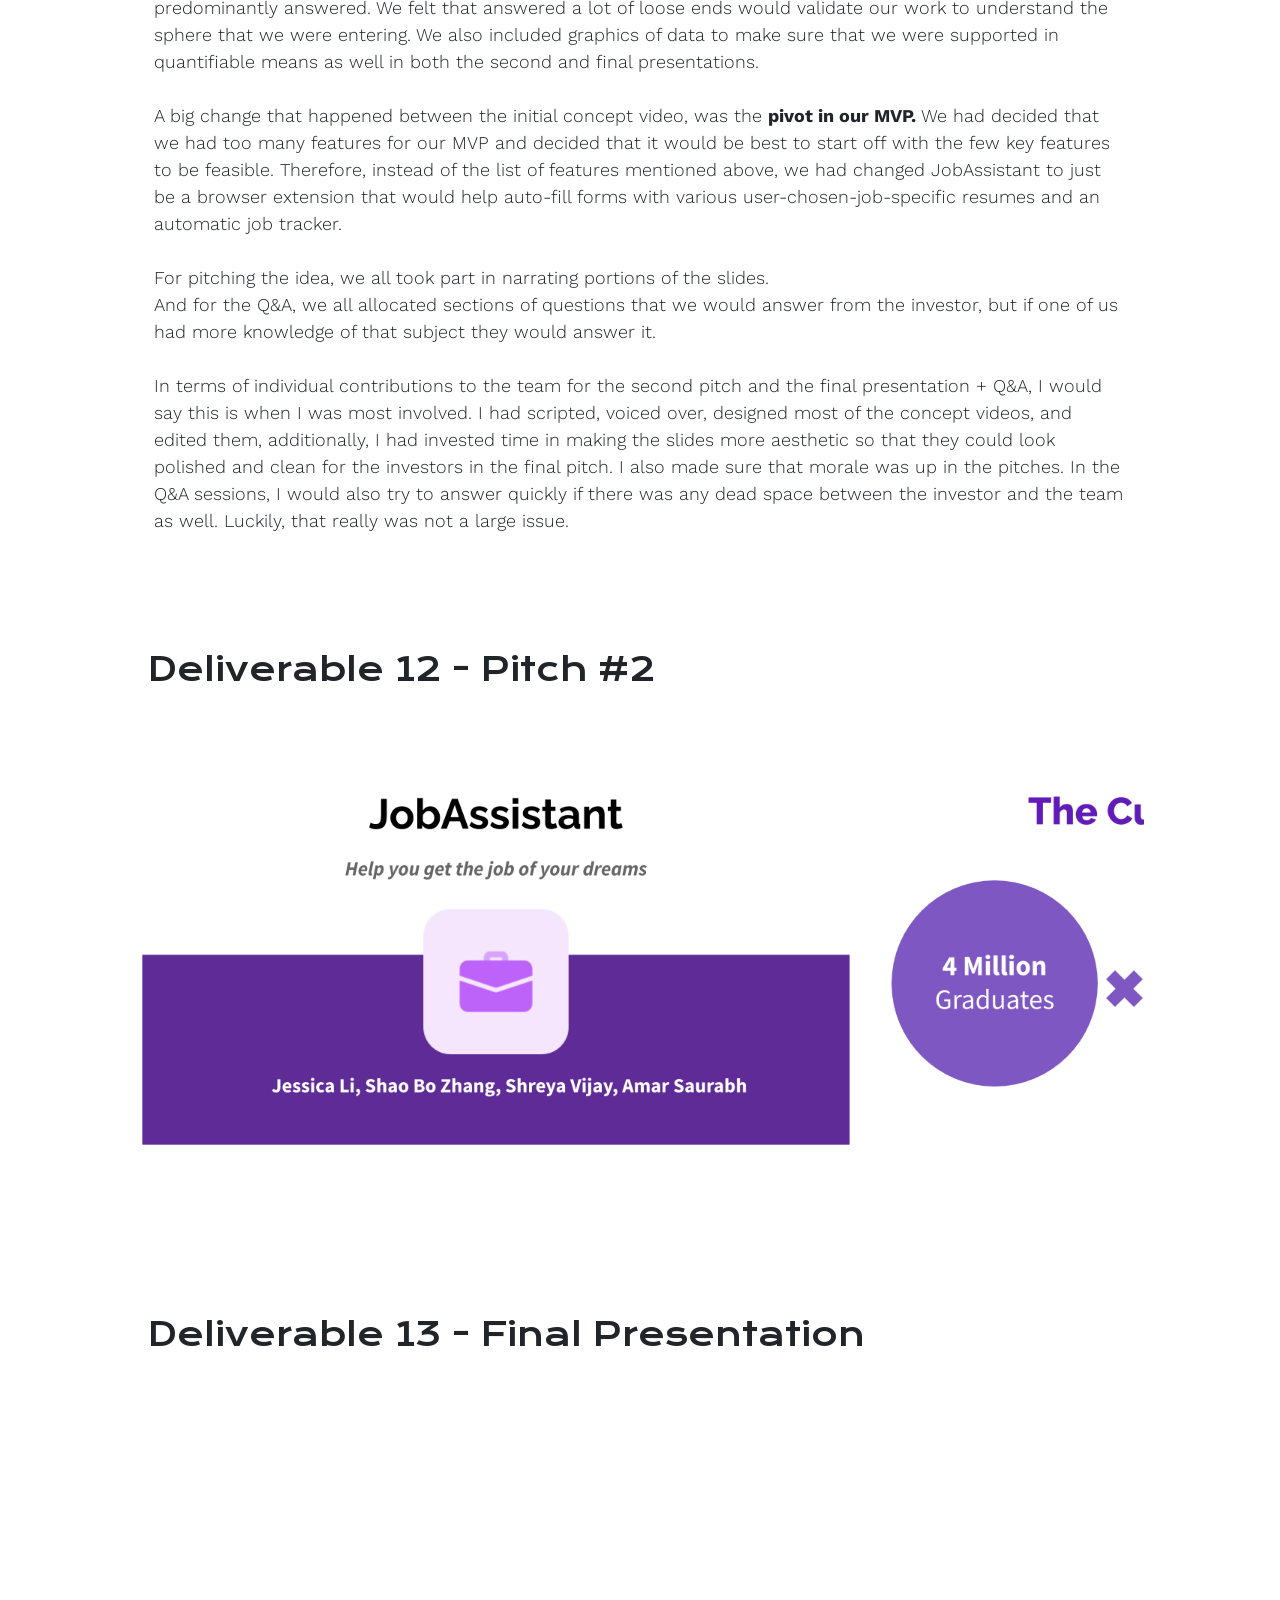
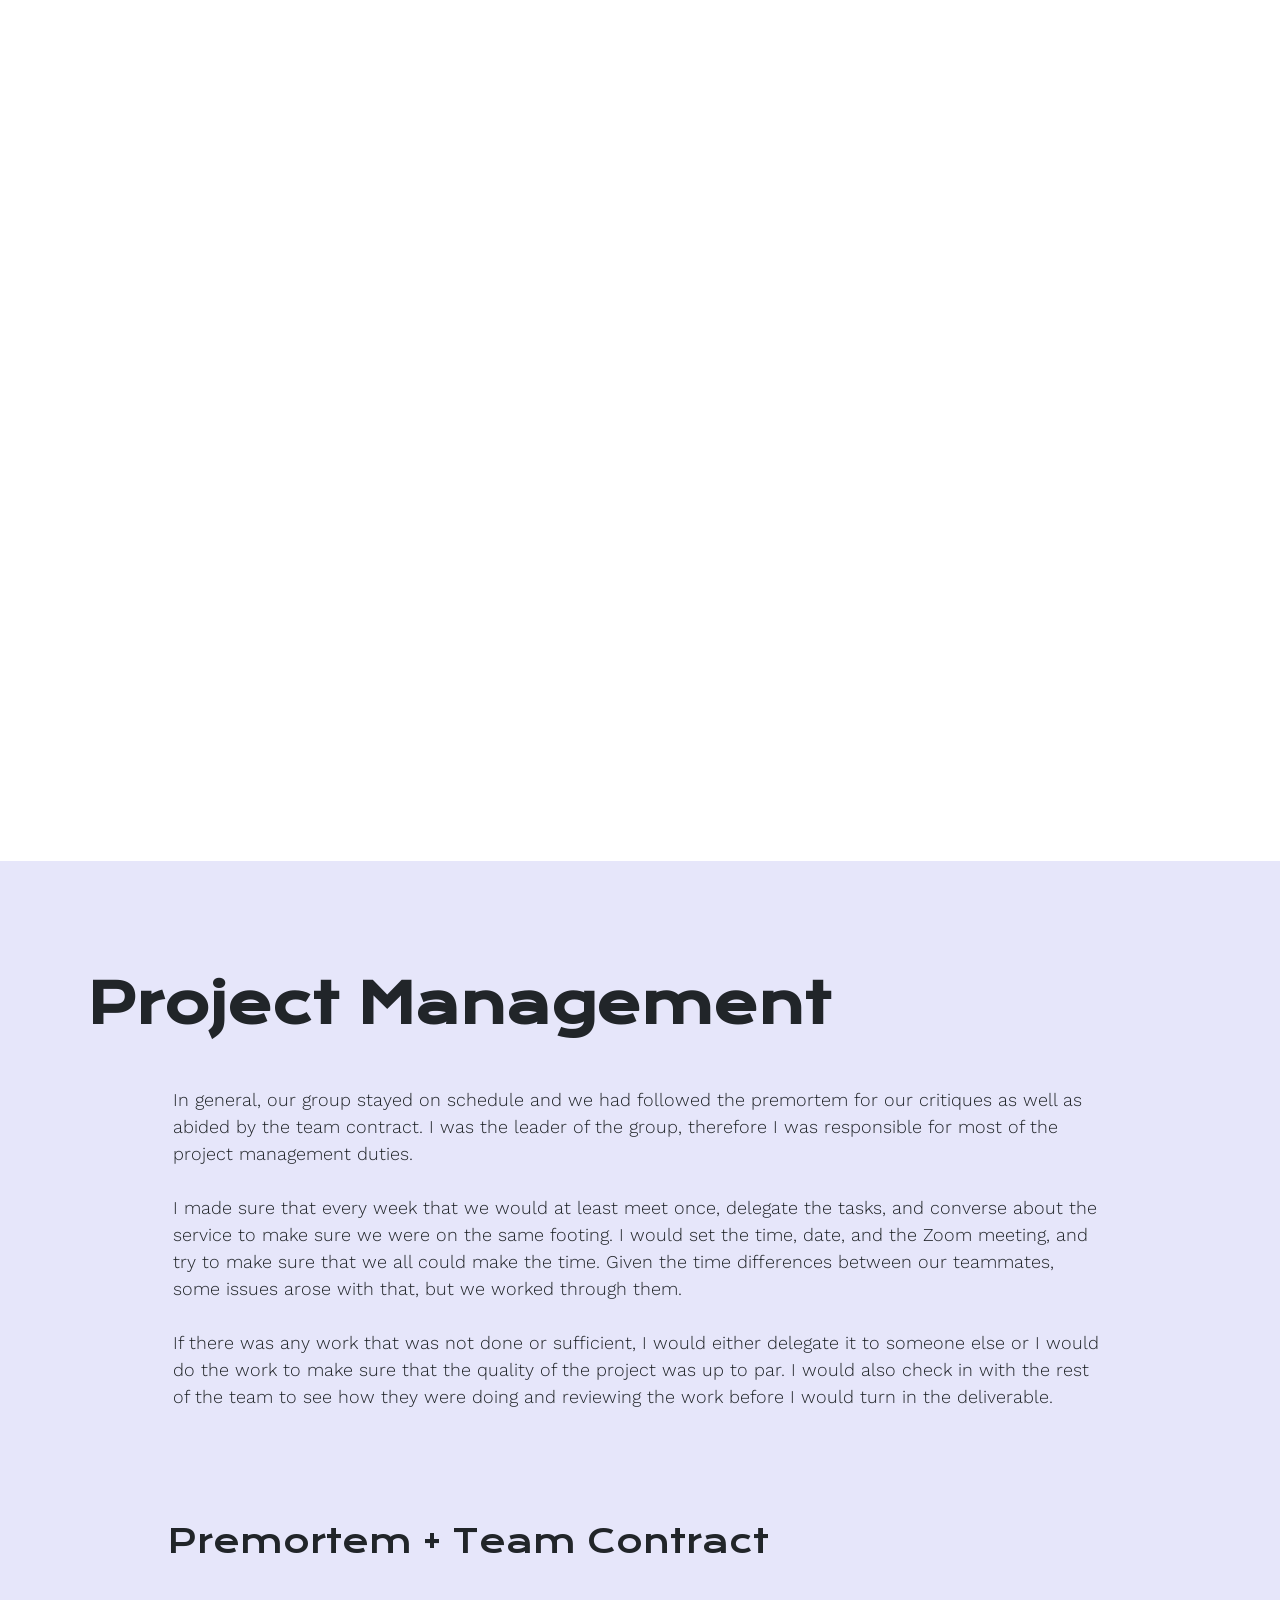
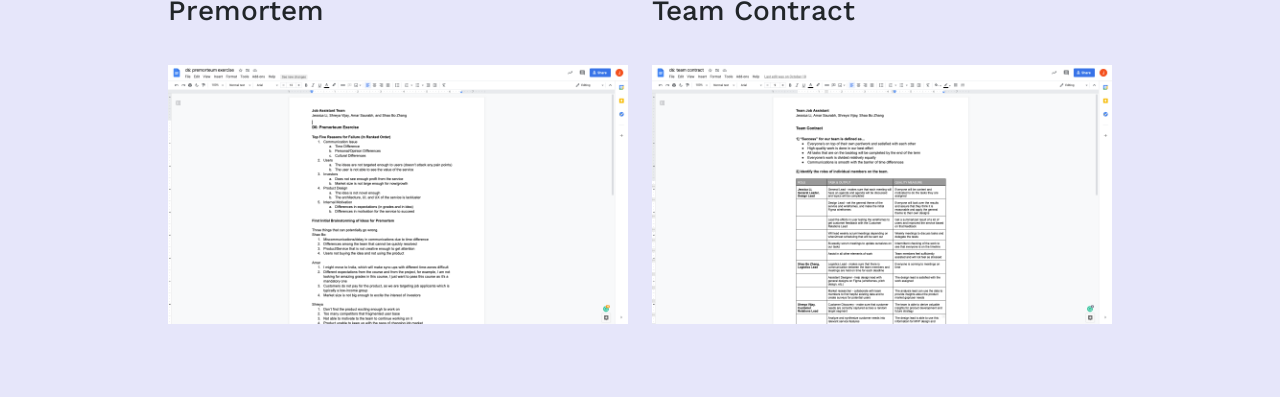
==== commit c50ff4cc: "finished" ====
--- a/index.html
+++ b/index.html
@@ -8,12 +8,30 @@
   <title>470 Portfolio Page - JobAssistant</title>
 
   <!-- CSS -->
+
+  <link rel="stylesheet" href="https://maxcdn.bootstrapcdn.com/bootstrap/4.0.0/css/bootstrap.min.css"
+    integrity="sha384-Gn5384xqQ1aoWXA+058RXPxPg6fy4IWvTNh0E263XmFcJlSAwiGgFAW/dAiS6JXm" crossorigin="anonymous">
+
   <link href="https://cdn.jsdelivr.net/npm/bootstrap@5.0.0-beta1/dist/css/bootstrap.min.css" rel="stylesheet"
     integrity="sha384-giJF6kkoqNQ00vy+HMDP7azOuL0xtbfIcaT9wjKHr8RbDVddVHyTfAAsrekwKmP1" crossorigin="anonymous">
+
+
+
+  <script src="https://code.jquery.com/jquery-3.2.1.slim.min.js"
+    integrity="sha384-KJ3o2DKtIkvYIK3UENzmM7KCkRr/rE9/Qpg6aAZGJwFDMVNA/GpGFF93hXpG5KkN" crossorigin="anonymous">
+  </script>
+  <script src="https://cdnjs.cloudflare.com/ajax/libs/popper.js/1.12.9/umd/popper.min.js"
+    integrity="sha384-ApNbgh9B+Y1QKtv3Rn7W3mgPxhU9K/ScQsAP7hUibX39j7fakFPskvXusvfa0b4Q" crossorigin="anonymous">
+  </script>
+  <script src="https://maxcdn.bootstrapcdn.com/bootstrap/4.0.0/js/bootstrap.min.js"
+    integrity="sha384-JZR6Spejh4U02d8jOt6vLEHfe/JQGiRRSQQxSfFWpi1MquVdAyjUar5+76PVCmYl" crossorigin="anonymous">
+  </script>
+
+
   <link rel="preconnect" href="https://fonts.gstatic.com">
   <link rel="preconnect" href="https://fonts.gstatic.com">
   <link
-    href="https://fonts.googleapis.com/css2?family=Andika+New+Basic:wght@400;700&family=Krona+One&family=Montserrat:wght@300;900&family=Work+Sans:wght@300;900&display=swap"
+    href="https://fonts.googleapis.com/css2?family=Andika+New+Basic:wght@400;700&family=Krona+One&family=Montserrat:wght@300;900&family=Work+Sans:wght@300;700;900&display=swap"
     rel="stylesheet">
   <link href="https://unpkg.com/aos@2.3.1/dist/aos.css" rel="stylesheet">
   <link rel="stylesheet" href="https://cdnjs.cloudflare.com/ajax/libs/font-awesome/4.7.0/css/font-awesome.min.css">
@@ -35,7 +53,7 @@
       <h3 style="font-style: italic;">Help you get the job of you dreams</h3>
     </div>
   </div>
-  <a class="scroll-down" href="#d7">
+  <a class="scroll-down" href="#conceiving">
     <div class="hero-text-arrow"><i class="fa fa-chevron-down" aria-hidden="false" data-aos-delay="1000"
         data-aos="fade-down" data-aos-duration="2000" data-aos-anchor-placement="top-bottom"></i></div>
   </a>
@@ -44,29 +62,50 @@
 
 
 
+  <!-- Conceiving-->
+  <br id="conceiving">
+  <h1 class="subheader"> Conceiving and Initial Research </h1>
+  <section class="element">
+    <p>
+      As a start of the project our first agenda was to figure out whether there is a pain point, how did the pain
+      point come to be, and how we could generally start tackling this pain point.
+      We initially knew that there was a pain point in the job market as getting a job and unemployment are always
+      causes of concerns to many people. However, we needed to try to be more specific in our aim of finding a point
+      where we can help in the field and evidence with data.
+
+      <br /><br />
+
+      And so, as students ourselves, we looked into what makes recruiting so stressful for us. Our <strong>customer
+        discovery </strong>
+      came from researching what people our age usually do for recruiting through interviews and online background
+      research. For a glossary round, we asked people how they recruited and what gives them the most grief. They said,
+      apart from interview preparations, applying to the jobs themselves take a lot of time for the students.
+
+    </p>
+  </section>
 
   <!-- Deliverable 7 -->
   <section id="d7">
-    <div class="element" data-aos="fade-right" data-aos-delay="600" data-aos-duration="1000">
-      <h2 class="subheading"> Deliverable 7 - Opportunity Framework</h2>
+    <div class="element" data-aos="fade-right" data-aos-delay="500" data-aos-duration="1000">
+      <h2> Deliverable 7 - Opportunity Framework</h2>
 
 
       <!-- POG/SET -->
       <div class="row slide-section">
         <div class="col-6">
           <img src="images/d7opportunityframing/1.png" data-aos="fade-right" data-aos-anchor-placement="center-center"
-            data-aos-duration="1000" width="auto" height="270" class="align-self-start">
+            data-aos-duration="600" width="auto" height="270" class="align-self-start">
         </div>
         <div class="col-6">
           <h3> POG/SET</h3>
           <p>
-
-            As a start to the project, our team was tasked to find the opportunity in the field that is currently
-            missing.
-            Essentiall the pain point.
-
+            Now that we had a start, we looked into the factors that led to the job recruiting process to be so tedious.
+            We used the Societal, Economic, and Technology factors to be a main driving force in this research. We
+            looked into how each of these factors molded into the problem. Some main factors were ML for Technology,
+            Coronavirus for Economic and more communication software, and less human interaction for Societal. From
+            that, we found our <strong>Product Opportunity Gap (POG)</strong>: There are a lot of young adults who find
+            it (1) tedious and tiring to mass apply to places and (2) to reach out to recruiters.
           </p>
-
         </div>
       </div>
       <br>
@@ -75,76 +114,101 @@
       <!-- PESTLE -->
       <div class="row slide-section justify-content-center">
         <div class="col-6">
-          <h3> POG/SET</h3>
+          <h3> PESTLE</h3>
+          <p style="margin-right: 2% ;">
+            To also be a bit more in-depth with our analysis, we wanted to evaluate the various other factors such as
+            the Political, Legal, and Environmental factors that could affect our POG’s field - the job market, as well
+            as with our idea.
+          </p>
+        </div>
+        <div class="col-6">
+          <!-- <div class="offset-lg-2"> -->
+          <img src="images/d7opportunityframing/2.png" data-aos="fade-left" data-aos-anchor-placement="center-center"
+            data-aos-duration="600" width="auto" height="270">
+          <!-- style="margin-right: 25%"> -->
+          <!-- </div> -->
+
+        </div>
+      </div>
+
+
+      <!-- Value Flow Diagram -->
+      <div class="row slide-section">
+        <div class="col-6">
+          <img src="images/d7opportunityframing/3.png" data-aos="fade-right" data-aos-anchor-placement="center-center"
+            data-aos-duration="600" width="auto" height="270" class="align-self-start">
+        </div>
+        <div class="col-6">
+          <h3> Value Flow Diagram</h3>
           <p>
-
-            As a start to the project, our team was tasked to find the opportunity in the field that is currently
-            missing.
-            Essentiall the pain point.
-
+            After we had decided on the factors, we wanted to delve into the value flow diagram as it had let us start
+            understanding and materialize the service that we would have provided. We started off knowing that the
+            <strong> users were going to be students or young professionals</strong>. This would give us data and
+            viewership as students and young adults are in the phase of their lives to start working. We would, in turn,
+            have given them the service of helping them with their job applications. We would work with advertisers and
+            give them the exposure they need, as they would pay us for our ad space. It was important to use to have a
+            value flow diagram to be able to see the ecosystem that we would be creating with our service.
           </p>
         </div>
-        <div class="col-6">
-          <div class="offset-lg-2">
-            <img src="images/d7opportunityframing/2.png" data-aos="fade-left" data-aos-anchor-placement="center-center"
-              data-aos-duration="1000" width="auto" height="270">
-            <!-- style="margin-right: 25%"> -->
-          </div>
-
-        </div>
-      </div>
-
-
-      <!-- POG/SET -->
+      </div>
+      <br>
+
+
+      <!-- Competative Analysis -->
+      <div class="row slide-section justify-content-center">
+        <div class="col-6">
+          <h3> Competative Analysis</h3>
+          <p style="margin-right: 2% ;">
+            As with any other product or service innovation, we had to look at the other direct competitors to what we
+            were trying to propose. There did not seem to be a direct competitor, luckily, so we thought that this would
+            be a good service to start on.
+            Although there was nothing like it, it would still be a<strong> sustaining innovation </strong> as it would
+            meld together technologies and business models that were and still are currently in the world, but
+            incorporated in a different way to help our user.
+          </p>
+        </div>
+        <div class="col-6">
+          <img src="images/d7opportunityframing/4.png" data-aos="fade-left" data-aos-anchor-placement="center-center"
+            data-aos-duration="600" width="auto" height="270">
+        </div>
+      </div>
+
+
+
+      <!-- Literature Review + Field-Study -->
       <div class="row slide-section">
-        <div class="col-6">
-          <img src="images/d7opportunityframing/3.png" data-aos="fade-right" data-aos-anchor-placement="center-center"
-            data-aos-duration="1000" width="auto" height="270" class="align-self-start">
-        </div>
-        <div class="col-6">
-          <h3> POG/SET</h3>
-          <p>
-
-            As a start to the project, our team was tasked to find the opportunity in the field that is currently
-            missing.
-            Essentiall the pain point.
-
-          </p>
-
-        </div>
-      </div>
-      <br>
-
-
-      <!-- PESTLE -->
-      <div class="row slide-section justify-content-center">
-        <div class="col-6">
-          <h3> POG/SET</h3>
-          <p>
-
-            As a start to the project, our team was tasked to find the opportunity in the field that is currently
-            missing.
-            Essentiall the pain point.
-
-          </p>
-        </div>
-        <div class="col-6">
-          <div class="offset-sm-2">
-            <img src="images/d7opportunityframing/4.png" data-aos="fade-left" data-aos-anchor-placement="center-center"
-              data-aos-duration="1000" width="auto" height="270">
-            <!-- style="margin-right: 25%"> -->
-          </div>
-
-        </div>
-      </div>
-
+        <h3> Other Research Elements... </h3>
+        <p> We also did additional research to support our hypothesis of needing to better the job application process.
+        </p>
+        <div class="col-6">
+          <img src="images/d7opportunityframing/5.png" data-aos="fade-right" data-aos-anchor-placement="center-center"
+            data-aos-duration="600" width="auto" height="270" class="align-self-start">
+        </div>
+        <div class="col-6">
+          <img src="images/d7opportunityframing/6.png" data-aos="fade-left" data-aos-anchor-placement="center-center"
+            data-aos-duration="600" width="auto" height="270">
+        </div>
+      </div>
+
+      <div class="row">
+        <div class="col-6">
+          <img src="images/d7opportunityframing/7.png" data-aos="fade-right" data-aos-anchor-placement="center-center"
+            data-aos-duration="600" width="auto" height="270" class="align-self-start">
+        </div>
+        <div class="col-6">
+          <img src="images/d7opportunityframing/9.png" data-aos="fade-left" data-aos-anchor-placement="center-center"
+            data-aos-duration="600" width="auto" height="270">
+        </div>
+      </div>
+      <br><br>
   </section>
 
 
   <!-- Deliverable 8 -->
-  <section id="d8" class="other-background">
-    <div class="element" data-aos="fade-left" data-aos-delay="600" data-aos-duration="1000">
-      <h2 class="subheading"> Deliverable 8 - Customer Insights</h2>
+  <section id="d8">
+    <div class="element" data-aos="fade-left" data-aos-delay="500" data-aos-duration="1000">
+      <h2> Deliverable 8 - Customer Insights</h2>
+      <br><br>
 
       <ul class="images">
         <!-- Inline styles added for demonstration purposes only. -->
@@ -158,49 +222,316 @@
       </ul>
       <!-- <br> -->
 
+      <section class="element">
+        <h2> Process + Takeaways </h2>
+        <br>
+        <p>
+          To make sure that our service would be necessary and so that our target audience would actually use the
+          product, we decided to do <strong> user interviews. </strong>
+          We asked eight people that we deemed as our main user base, students, about their opinions and their
+          experiences. We used <strong> directed storytelling </strong> to hear about their pain points and their
+          anecdotes from the job recruitment process.
+          Luckily, we found that the user testings supported our prior research and the user definitely would find a use
+          for the service based on their pain points.
+
+          <br><br>
+          I along with another teammate had predominantly done the slides because of time difference and flexibility reasons.
+          Fortunately, all teammates did their fair share of user testings. 
+        </p>
+      </section>
+    </div>
+  </section>
+
+
+
+  <div class="parallax" style="height: 500px;"></div>
+
+
+
+
+  <!-- Designing + Prototyping-->
+  <section class="other-background">
+    <br>
+    <h1 class="subheader"> Designing + Prototyping </h1>
+    <section id="design-prototyping" class="element">
       <p>
 
-        As a start to the project, our team was tasked to find the opportunity in the field that is currently missing.
-        Essentiall the pain point.
+        When we were thinking about the pain points of the job process, we had to <strong>dematerialize </strong> the
+        idea
+        of the job process. We realized that applying to jobs has a lot of different components, such as emailing
+        recruiters, getting recruiter’s emails, messaging on LinkedIn, applying on different platforms, filling out the
+        applications, keeping track of applications. Once, we broke them down, we tried a couple of versions of <strong>
+          rebundling. </strong>
+        <br><br>
+
+        After the user interviews and research, we decided to create a chrome extension and platform to be able to have
+        <i> mass-emailing to recruiter emails, a place to view the job application statuses and create a profile from a
+          resume on the platform. The pinning job applications and auto-fill
+          applications will be on the extension.</i>
+
+        <br><br>
+        We all did our fair share in user interviewing, preparing the slides, and presenting the pitch in class and the business model slides.
 
       </p>
+    </section>
+
+    <!-- Deliverable 9 -->
+    <section id="d9">
+      <div class="element" data-aos="fade-left" data-aos-delay="500" data-aos-duration="1000">
+        <h2> Deliverable 9 - Initial Pitch</h2>
+        <br><br>
+
+        <div class="row">
+          <div class="col-6 my-auto">
+            <div id="carouselExampleIndicators" class="carousel slide" data-ride="carousel">
+              <ol class="carousel-indicators">
+                <li data-target="#carouselExampleIndicators" data-slide-to="0" class="active"></li>
+                <li data-target="#carouselExampleIndicators" data-slide-to="1"></li>
+                <li data-target="#carouselExampleIndicators" data-slide-to="3"></li>
+                <li data-target="#carouselExampleIndicators" data-slide-to="4"></li>
+                <li data-target="#carouselExampleIndicators" data-slide-to="5"></li>
+                <li data-target="#carouselExampleIndicators" data-slide-to="6"></li>
+                <li data-target="#carouselExampleIndicators" data-slide-to="7"></li>
+                <li data-target="#carouselExampleIndicators" data-slide-to="8"></li>
+                <li data-target="#carouselExampleIndicators" data-slide-to="9"></li>
+              </ol>
+              <div class="carousel-inner">
+                <div class="carousel-item active">
+                  <img class="d-block w-100" src="images/d9initialpitch/1.png" alt="slide">
+                </div>
+                <div class="carousel-item">
+                  <img class="d-block w-100" src="images/d9initialpitch/2.png" alt="slide">
+                </div>
+                <div class="carousel-item">
+                  <img class="d-block w-100" src="images/d9initialpitch/3.png" alt="slide">
+                </div>
+                <div class="carousel-item">
+                  <img class="d-block w-100" src="images/d9initialpitch/4.png" alt="slide">
+                </div>
+                <div class="carousel-item">
+                  <img class="d-block w-100" src="images/d9initialpitch/5.png" alt="slide">
+                </div>
+                <div class="carousel-item">
+                  <img class="d-block w-100" src="images/d9initialpitch/6.png" alt="slide">
+                </div>
+                <div class="carousel-item">
+                  <img class="d-block w-100" src="images/d9initialpitch/7.png" alt="slide">
+                </div>
+                <div class="carousel-item">
+                  <img class="d-block w-100" src="images/d9initialpitch/8.png" alt="slide">
+                </div>
+                <div class="carousel-item">
+                  <img class="d-block w-100" src="images/d9initialpitch/9.png" alt="slide">
+                </div>
+                <div class="carousel-item">
+                  <img class="d-block w-100" src="images/d9initialpitch/10.png" alt="slide">
+                </div>
+              </div>
+              <a class="carousel-control-prev" href="#carouselExampleIndicators" role="button" data-slide="prev">
+                <span class="carousel-control-prev-icon" aria-hidden="true"></span>
+                <span class="sr-only">Previous</span>
+              </a>
+              <a class="carousel-control-next" href="#carouselExampleIndicators" role="button" data-slide="next">
+                <span class="carousel-control-next-icon" aria-hidden="true"></span>
+                <span class="sr-only">Next</span>
+              </a>
+            </div>
+          </div>
+
+          <!-- Explain the slides in the carousel -->
+          <div class="col-6" style="padding-left: 5%;">
+            <h3> Pretotyping, Prototyping, Personas,</h3>
+            <p>After understanding the features and which features we wanted, we had to <strong> pretotype</strong> the
+              idea.
+              This involved creating <strong> personas </strong> to add the face to the user and the stakeholders
+              involved.
+              We also added scenarios for storytelling. This along with more questions asked to other fellow users added
+              to
+              us finding out if this idea was worth pursuing, <strong> validating us. </strong>
+              <br><br>
+              Along with the actual service, part of the pretotyping of the idea was to make a <strong> business
+                model.</strong>
+              Since we knew from the user studies that students don't want to pay for the service, we went to
+              advertisers
+              to
+              be able to get ad revenue from an advertising network. Since we had a large audience, we hoped that
+              advertisers would be willing to work with us. For our prototype, we put all of the ideas together. We made
+              a
+              pitch to show the value and reasoning for our
+              service.
+              <br><br>
+              I had contributed to making the slides more cohesive with the story. I also made and presented the slides of the MVP product and the business model for this deliverable.
+              <br><br>
+            </p>
+          </div>
+        </div>
+      </div>
+    </section>
+
+    <!-- Deliverable 10 -->
+    <section id="d10">
+      <div class="element" data-aos="fade-right" data-aos-delay="500" data-aos-duration="1000">
+        <h2> Deliverable 10 - Business Model + Additional Customer Research</h2>
+        <br><br>
+        <div class="row slide-section justify-content-center">
+          <div class="col-6">
+            <img src="images/d10businessmodel/1.png" width="auto" height="270">
+          </div>
+          <div class="col-6">
+            <img src="images/d10businessmodel/2.png" width="auto" height="270">
+            <br><br><br>
+          </div>
+        </div>
+        <p style="margin-right: 2% ;">
+          For our business model, we had <strong>pivoted</strong> from just advertisers to including universities and
+          college clubs as customers. We knew that, with an additional two other interviews with club leaders, that
+          clubs get funding to help their students excel in professional ways. Additionally, with the additional four
+          extra user testings, it was a re-affirmation of the previous customer research that students don't want to pay
+          and they do find applying tedious and many of the users do mass apply.
+          <br><br>
+          My individual contribution was in creating the value propositions, and customer relationships in the business model canvas. Additionally,
+          I also had interviewed one of the club leaders for their point of view for paying for a service such as JobAssistant.
+          <br><br>
+          We took feedback that was given to us and incorporated them into our <strong>MVP concept video</strong>.
+
+        </p>
+    </section>
+
+    <!-- Deliverable # 11 -->
+    <section id="d11">
+      <div class="element" data-aos="fade-down" data-aos-delay="500" data-aos-duration="1000">
+        <h2> Deliverable 11 - Initial Concept Video</h2>
+        <br><br>
+        <div class="row justify-content-center">
+          <iframe src="https://drive.google.com/file/d/130FAAyLJw8rpqURSXZr-SgC65Cs6z9EW/preview" width="800"
+            height="600"></iframe>
+        </div>
+      </div>
+      <br><br>
+    </section>
+
+  </section>
+
+
+
+  <div class="parallax" style="height: 300px;"></div>
+  <br>
+
+
+  <!-- Validating, Pivoting + Pitching -->
+  <h1 class="subheader"> Validating, Pivoting + Pitching </h1>
+  <section id="design-prototyping" class="element">
+    <p>
+      For our final two deliverables, we had honed in the skill of <strong> validating </strong> our work, by looking through a lot of the previous feedback given by our Professor Skip Kelly, and making sure that the questions asked then would be predominantly answered.
+      We felt that answered a lot of loose ends would validate our work to understand the sphere that we were entering. We also included graphics of data to make sure that we were supported in quantifiable means as well in both the second and final presentations.
+
+      <br><br>
+      A big change that happened between the initial concept video, was the <strong>pivot in our MVP. </strong>
+      We had decided that we had too many features for our MVP and decided that it would be best to start off with the few key features to be feasible.
+      Therefore, instead of the list of features mentioned above, we had changed JobAssistant to just be a browser extension that would help auto-fill forms with various user-chosen-job-specific resumes and an automatic job tracker.
+
+      <br><br>
+      For pitching the idea, we all took part in narrating portions of the slides. 
+      <br>
+      And for the Q&A, we all allocated sections of questions that we would answer from the investor, but if one of us had more knowledge of that subject they would answer it.
+      
+      <br><br>
+      In terms of individual contributions to the team for the second pitch and the final presentation + Q&A, I would say this is when I was most involved.
+      I had scripted, voiced over, designed most of the concept videos, and edited them, additionally, I had invested time in making the slides more aesthetic so that they could look polished and clean for the investors in the final pitch.
+      I also made sure that morale was up in the pitches. In the Q&A sessions, I would also try to answer quickly if there was any dead space between the investor and the team as well. Luckily, that really was not a large issue.
+
+    </p>
+  </section>
+
+
+
+  <!-- Deliverable # 12 -->
+  <section id="d12">
+    <div class="element" data-aos="fade-left" data-aos-delay="500" data-aos-duration="1000">
+      <h2>Deliverable 12 - Pitch #2</h2>
+      <br><br>
+      <div class="row">
+        <ul class="images2" style="height: 420px;">
+          <!-- Inline styles added for demonstration purposes only. -->
+          <li><img src="images/titleslide.png" alt="d12" width="720" height="405"></li>
+          <li><img src="images/d12secondpitch/1.png" alt="d12" width="720" height="405"></li>
+          <li><img src="images/d12secondpitch/2.png" alt="d12" width="720" height="405"></li>
+          <li><img src="images/d12secondpitch/3.png" alt="d12" width="720" height="405"></li>
+          <li><iframe src="https://drive.google.com/file/d/1Yk4lpzlIE6ge6eELEVP4yFeLQwh52Aa7/preview" width="720" height="405"></iframe></li>
+          <li><img src="images/d12secondpitch/4.png" alt="d12" width="720" height="405"></li>
+          <li><img src="images/d12secondpitch/5.png" alt="d12" width="720" height="405"></li>
+          <li><img src="images/d12secondpitch/6.png" alt="d12" width="720" height="405"></li>
+          <li><img src="images/d12secondpitch/7.png" alt="d12" width="720" height="405"></li>
+        </ul>
+
+      </div>
+
+
     </div>
   </section>
 
 
-  <!-- Deliverable # 11 -->
-  <div class="element">
-    <!-- <h2> Deliverable 11 - Initial Concept Video</h2> -->
-    <!-- <iframe src="https://drive.google.com/file/d/130FAAyLJw8rpqURSXZr-SgC65Cs6z9EW/preview" width="480" height="360"></iframe>           -->
-  </div>
-
-
-
-  <!-- Deliverable # 12 -->
-  <div>
-    <!-- <h2 class = "element">Deliverable 12 - Second Pitch</h2> -->
-    <!-- <h3>Concept Video #2</h3> -->
-    <!-- <iframe src="https://drive.google.com/file/d/1Yk4lpzlIE6ge6eELEVP4yFeLQwh52Aa7/preview" width="480" height="360"></iframe> -->
-  </div>
 
   <!-- Deliverable # 13 -->
-  <div>
-    <!-- <h2 class = "element">Deliverable 13 - Final Video</h2> -->
-    <!-- <iframe src="https://drive.google.com/file/d/1FFkFM1J4PUndFNH83s8RNwah5i1ydFx3/preview" width="480" height="360"></iframe> -->
-  </div>
-
-
-
-
-
-
-
-
-
-
-
-
-
+  <section id="d13">
+    <div class="element" data-aos="fade-down" data-aos-delay="500" data-aos-duration="1000">
+      <h2>Deliverable 13 - Final Presentation</h2>
+      <br><br>
+      <div class="row justify-content-center">
+        <iframe src="https://drive.google.com/file/d/1FFkFM1J4PUndFNH83s8RNwah5i1ydFx3/preview" width="800"
+          height="600"></iframe>
+      </div>
+    </div>
+  </section>
+
+
+  <div class="parallax" style="height: 400px;"></div>
+
+  <!-- Project Management-->
+  <section style="background-color: lavender;">
+    <br>
+    <h1 class="subheader"> Project Management</h1>
+    <section id="design-prototyping" class="element">
+
+      <p>
+        In general, our group stayed on schedule and we had followed the premortem for our critiques as well as
+        abided by the team contract.
+        I was the leader of the group, therefore I was responsible for most of the project management duties.
+        <br><br>
+        I made sure that every week that we would at least meet once, delegate the tasks, and converse about the service
+        to make sure we were on the same footing.
+        I would set the time, date, and the Zoom meeting, and try to make sure that we all could make the time.
+        Given the time differences between our teammates, some issues arose with that, but we worked
+        through them.
+        <br><br>
+        If there was any work that was not done or sufficient, I would either delegate it to someone else or I would do
+        the work to make sure that the quality of the project was up to par.
+        I would also check in with the rest of the team to see how they were doing and reviewing the work before I would
+        turn in the deliverable.
+      </p>
+    </section>
+
+    <!-- Premortem + Team-Contract -->
+    <section id="d13">
+      <div class="element">
+        <h2>Premortem + Team Contract</h2>
+        <br>
+        <div class="row">
+          <div class="col-6">
+            <h3>Premortem</h3>
+            <br>
+            <img src="images/premortem.png" class="w-100">
+          </div>
+          <div class="col-6">
+            <h3>Team Contract</h3>
+            <br>
+            <img src="images/team-contract.png" class="w-100">
+          </div>
+        </div>
+
+      </div>
+    </section>
+  </section>
 
 
 
--- a/style.css
+++ b/style.css
@@ -19,22 +19,36 @@
 
 h3 {
     font-family: 'Work Sans', sans-serif;
+    margin-bottom: 3%
 }
 
 p {
     font-family: 'Work Sans', sans-serif;
     font-weight: 300;
+    font-size: 18px;
 
 }
 
+strong {
+    font-family: 'Work Sans', sans-serif;
+    font-weight: 700;
+}
+
 section {
-    /* margin: 2% auto; */
+    /* margin-bottom: 2%; */
     padding: 2%;
 
 }
 
+.subheader {
+    font-size: 54px;
+    margin-left: 5%;
+    margin-top: 5%;
+    /* margin-bottom: -2%; */
+}
+
 .element {
-    margin: 5% 10%;
+    margin: 2% 10%;
     padding: 2% auto;
 }
 
@@ -45,7 +59,7 @@
 /* specific elements */
 
 .other-background {
-    background-color: lightgray;
+    background-color: #E8E8E8;
     /* width: 100%; */
 }
 
@@ -55,7 +69,7 @@
     opacity: 1;
 
     /* Set a specific height */
-    min-height: 500px;
+    height: 500px;
     width: 100%;
 
     /* Create the parallax scrolling effect */
@@ -109,4 +123,26 @@
     height: 370px;
     margin: 0px 10px 5px 10px;
     margin-left: 0;
+}
+
+ul.images2 {
+    margin: 0;
+    margin-bottom: 5%;
+    
+    display: flex;
+    flex-direction: row;
+    width: 100%;
+    overflow-x: auto;
+    list-style-type: none;
+    /* background-color: lightgrey; */
+    padding: 0;
+    padding-bottom: 10px;
+}
+
+ul.images2 li {
+    flex: 0 0 auto;
+    /* width: 720px; */
+    /* height: 405px; */
+    margin: 0px 10px 5px 10px;
+    margin-left: 0;
 }
